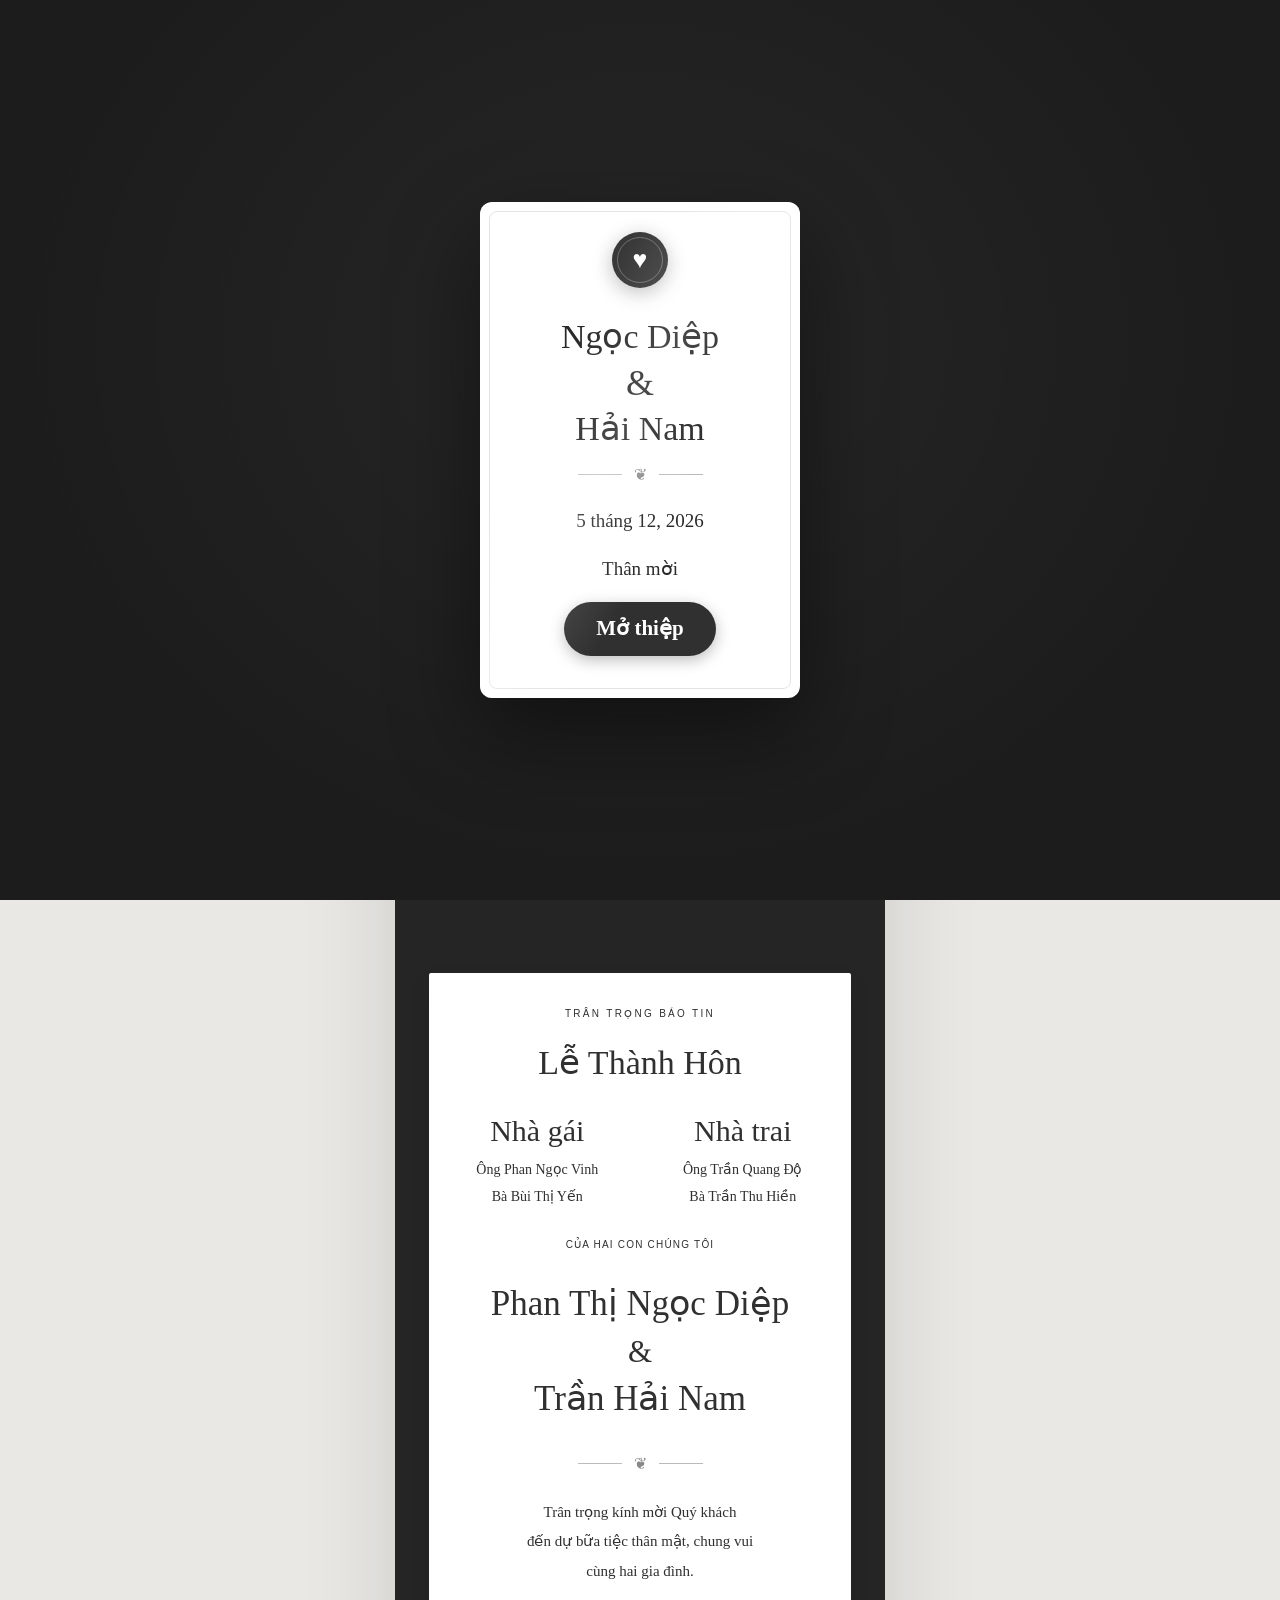
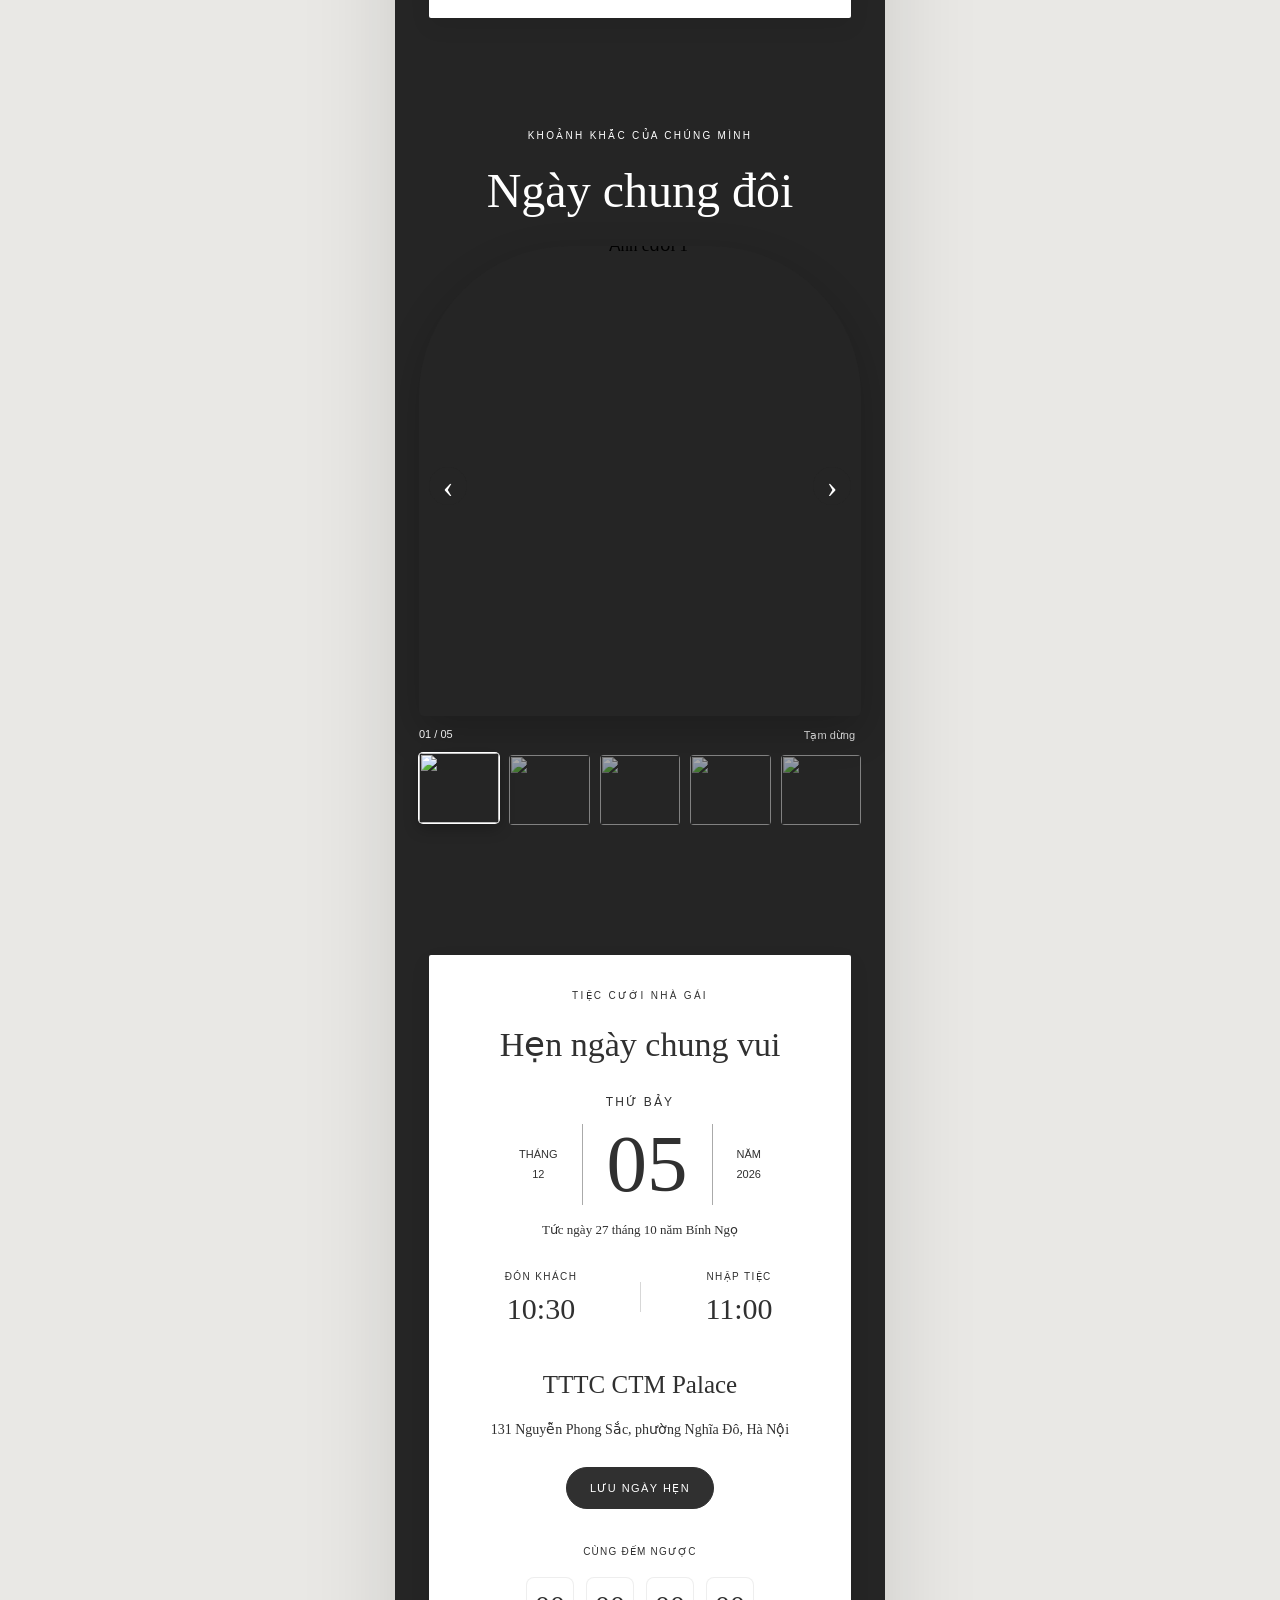
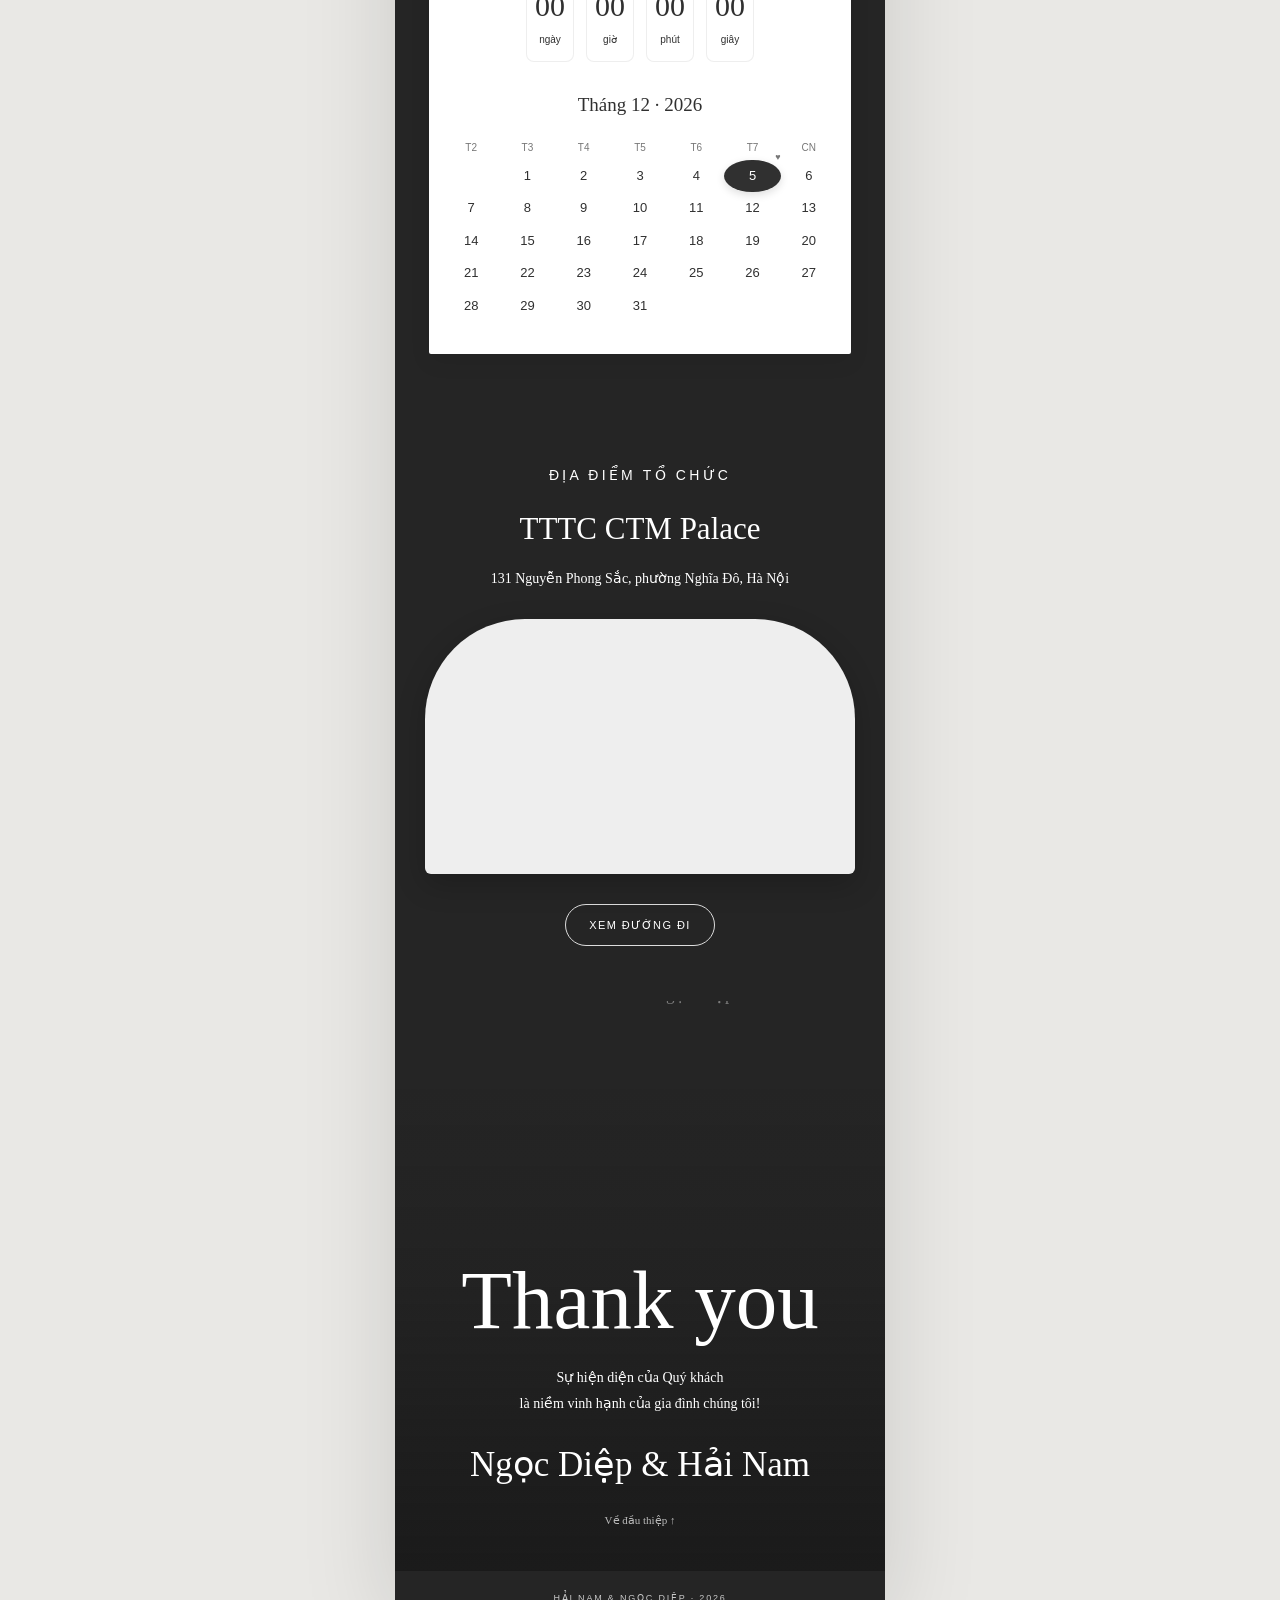
==== index.html @ 84717a73 "Dựng thiệp hai nhà với chuyển động mềm, album hòa tan và lịch tiệc" ====
<!doctype html>
<html lang="vi"><head><meta charset="utf-8"><meta name="viewport" content="width=device-width,initial-scale=1"><meta name="theme-color" content="#252525"><title>Hải Nam & Ngọc Diệp · Thiệp cưới</title><meta name="description" content="Trân trọng kính mời bạn đến chung vui cùng Hải Nam & Ngọc Diệp. Tiệc nhà gái 05.12.2026 · Tiệc nhà trai 06.12.2026 tại Hà Nội."><link rel="stylesheet" href="/style.css"><link rel="stylesheet" href="/motion.css"></head>
<body><div class="cover" id="cover"><article class="cover-card"><img class="flower top" src="/assets/flower.webp" alt=""><div class="seal">♥</div><h1>Ngọc Diệp<span>&</span>Hải Nam</h1><div class="rule">❦</div><p id="cover-date"></p><p id="guest">Thân mời</p><button id="open">Mở thiệp</button><img class="flower bottom" src="/assets/flower.webp" alt=""></article></div>
<main id="invitation" inert><nav aria-label="Chọn tiệc cưới"><a href="/nha-gai" id="bride-link">Nhà gái · 05.12</a><a href="/nha-trai" id="groom-link">Nhà trai · 06.12</a></nav><header><p class="eyebrow">SAVE THE DATE</p><div class="envelope"><img class="back" src="/assets/envelope-background.webp" alt=""><img class="portrait" src="/assets/portrait.jpg" alt="Ảnh cưới Hải Nam và Ngọc Diệp"><img class="bouquet" src="/assets/flower.webp" alt=""><img class="front" src="/assets/envelope-cover.webp" alt=""></div><h2 class="hero-name">Ngọc Diệp <span>&</span> Hải Nam</h2><p class="hero-date" id="hero-date"></p><a class="scroll" href="#loi-moi">Trân trọng kính mời ↓</a></header>
<section class="lace" id="loi-moi"><div class="paper"><p class="eyebrow">TRÂN TRỌNG BÁO TIN</p><h2>Lễ Thành Hôn</h2><div class="families"><div><h3>Nhà gái</h3><p>Ông Phan Ngọc Vinh<br>Bà Bùi Thị Yến</p></div><div><h3>Nhà trai</h3><p>Ông Trần Quang Độ<br>Bà Trần Thu Hiền</p></div></div><p class="small">CỦA HAI CON CHÚNG TÔI</p><p class="fullname">Phan Thị Ngọc Diệp<span>&</span>Trần Hải Nam</p><div class="rule">❦</div><p class="invitation-text">Trân trọng kính mời <span id="guest-inline">Quý khách</span><br>đến dự bữa tiệc thân mật, chung vui<br>cùng hai gia đình.</p></div></section>
<section class="album"><p class="eyebrow">KHOẢNH KHẮC CỦA CHÚNG MÌNH</p><h2>Ngày chung đôi</h2><div class="photo-main"><button id="photo-open" aria-label="Xem ảnh cưới lớn"><img id="photo" src="/assets/photo-1.jpg" alt="Ảnh cưới 1" loading="lazy"></button><button class="prev" aria-label="Ảnh trước">‹</button><button class="next" aria-label="Ảnh tiếp theo">›</button></div><div class="album-bottom"><span id="photo-count">01 / 05</span><button id="autoplay">Tạm dừng</button></div><div class="thumbs" id="thumbs"></div></section>
<section class="lace" id="tiec-cuoi"><div class="paper"><p class="eyebrow" id="party-label"></p><h2>Hẹn ngày chung vui</h2><p class="weekday" id="weekday"></p><div class="date-row"><span>THÁNG<br>12</span><strong id="day"></strong><span>NĂM<br>2026</span></div><p class="lunar" id="lunar"></p><div class="times"><div><span>ĐÓN KHÁCH</span><strong id="welcome-time"></strong></div><div><span>NHẬP TIỆC</span><strong id="party-time"></strong></div></div><h3 class="venue" id="venue"></h3><p id="address"></p><a class="button" id="calendar" target="_blank" rel="noopener">Lưu ngày hẹn</a><p class="small countdown-title">CÙNG ĐẾM NGƯỢC</p><div id="countdown" aria-live="off"></div><h3 class="calendar-title">Tháng 12 · 2026</h3><div class="calendar" id="month"></div></div></section>
<section class="location"><p class="eyebrow">ĐỊA ĐIỂM TỔ CHỨC</p><h2 id="map-title"></h2><p id="map-address"></p><iframe id="map" title="Bản đồ địa điểm tiệc cưới" loading="lazy" referrerpolicy="no-referrer-when-downgrade"></iframe><a class="button light" id="directions" target="_blank" rel="noopener">Xem đường đi</a></section>
<section class="closing"><img src="/assets/photo-14.jpg" alt="Hải Nam và Ngọc Diệp" loading="lazy"><div><h2>Thank you</h2><p>Sự hiện diện của Quý khách<br>là niềm vinh hạnh của gia đình chúng tôi!</p><p class="signature">Ngọc Diệp & Hải Nam</p><a href="#" id="back-top">Về đầu thiệp ↑</a></div></section><footer>HẢI NAM & NGỌC DIỆP · 2026</footer></main><dialog id="lightbox"><button class="close" aria-label="Đóng ảnh">×</button><img id="large-photo" alt="Ảnh cưới phóng lớn"><div><button class="prev" aria-label="Ảnh trước">‹</button><span id="large-count"></span><button class="next" aria-label="Ảnh tiếp theo">›</button></div></dialog><script src="/app.js" defer></script><script src="/motion.js" defer></script></body></html>
---- style.css ----
@font-face{font-family:Viaoda;src:url('/assets/viaoda.ttf')}@font-face{font-family:Nautigal;src:url('/assets/nautigal.ttf')}*{box-sizing:border-box}html{scroll-behavior:smooth}body{margin:0;background:#ececea;color:#292929;font:16px/1.6 Georgia,'Times New Roman',serif}body:has(.cover:not([hidden])){overflow:hidden}button,a{touch-action:manipulation}button{cursor:pointer;font:inherit}a{color:inherit}button:focus-visible,a:focus-visible{outline:3px solid #a18a5e;outline-offset:5px}img{max-width:100%;display:block}[hidden]{display:none!important}.cover{position:fixed;inset:0;z-index:20;display:grid;place-items:center;background:#222 url('/assets/satin-background.webp') center/cover;padding:20px}.cover-card{position:relative;overflow:hidden;background:#fdfdfd;border-radius:8px;width:min(100%,320px);padding:30px 24px 42px;text-align:center;box-shadow:0 25px 70px #0009}.seal{border-radius:50%;width:56px;height:56px;background:#333;color:white;font-size:29px;display:grid;place-items:center;margin:auto;box-shadow:0 5px 20px #0004}.cover h1{font:31px/1.25 Viaoda,serif;margin:28px 0 12px}.cover h1 span{display:block;font-size:22px}.cover p{font:19px/1.6 Viaoda,serif;margin:18px 0}.flower{position:absolute;width:76px;pointer-events:none}.flower.top{left:-24px;top:-18px}.flower.bottom{right:-22px;bottom:-24px;transform:rotate(180deg)}.cover button{border:0;border-radius:30px;padding:10px 32px;background:#303030;color:#fff;font-size:21px;font-weight:bold;box-shadow:0 4px 15px #0004}.rule{display:flex;justify-content:center;align-items:center;gap:12px;color:#888}.rule:before,.rule:after{content:'';height:1px;width:44px;background:#bbb}main{max-width:490px;margin:auto;background:#252525 url('/assets/satin-background.webp') top center/100% auto repeat-y;color:#fff;overflow:hidden;box-shadow:0 0 70px #0002}nav{display:flex;justify-content:center;gap:28px;padding:20px 12px;font:11px/1.5 Arial,sans-serif;letter-spacing:.12em;text-transform:uppercase}nav a{text-decoration:none;opacity:.58;padding-bottom:5px}nav a[aria-current]{opacity:1;border-bottom:1px solid #ddd}header{text-align:center;padding:28px 0 45px}.eyebrow{font:10px/1.8 Arial,sans-serif;letter-spacing:.23em;text-align:center;margin:0 0 18px}.envelope{height:390px;position:relative;margin:45px auto 0;width:100%}.envelope .back{position:absolute;width:80%;left:10%;top:40px}.envelope .portrait{position:absolute;width:45%;height:275px;object-fit:cover;border:7px solid white;left:40%;top:0;transform:rotate(11deg);box-shadow:0 6px 18px #0005}.envelope .bouquet{position:absolute;width:33%;height:300px;object-fit:contain;left:12%;top:8px;transform:rotate(-8deg)}.envelope .front{position:absolute;width:80%;left:10%;top:180px}.hero-name{font:42px/1.3 Viaoda,serif;margin:8px 16px}.hero-name span{display:block;font:27px/1.25 Nautigal,cursive}.hero-date{font:20px Viaoda,serif;letter-spacing:.1em;margin:20px 0}.scroll{text-decoration:none;font-size:12px;opacity:.8}.lace{margin:28px 14px 60px;padding:37px 20px;position:relative;background:url('/assets/lace2.webp') center/100% 100%}.lace:before,.lace:after{content:'';position:absolute;left:0;right:0;height:50px;background:center/100% 100% no-repeat;pointer-events:none}.lace:before{top:-18px;background-image:url('/assets/lace1.webp')}.lace:after{bottom:-18px;background-image:url('/assets/lace3.webp')}.paper{background:#fff url('/assets/guestbook-paper.webp') center/cover;padding:24px 14px;text-align:center;color:#303030}h2{font:34px/1.3 Viaoda,serif;margin:10px 0 28px}.families{display:grid;grid-template-columns:1fr 1fr;gap:12px;margin-bottom:26px}.families h3{font:23px Nautigal,cursive;margin:0 0 8px}.families p{font-size:14px;line-height:1.8;margin:0}.small{font:10px/1.7 Arial,sans-serif;letter-spacing:.12em}.fullname{font:29px/1.5 Nautigal,cursive;margin:17px 0}.fullname span{display:block;font:23px Viaoda,serif}.invitation-text{font-size:15px;margin:20px 0 0}.album{padding:0 24px 54px;text-align:center}.album h2{margin-bottom:24px}.photo-main{position:relative}.photo-main #photo-open{display:block;width:100%;border:0;background:transparent;padding:0}.photo-main img{height:470px;width:100%;object-fit:cover}.prev,.next{border:0;background:#2228;color:#fff;font:32px/1 Georgia,serif;border-radius:50%;width:38px;height:38px}.photo-main>.prev,.photo-main>.next{position:absolute;top:47%}.photo-main>.prev{left:10px}.photo-main>.next{right:10px}.album-bottom{display:flex;justify-content:space-between;padding:12px 0;font:11px Arial,sans-serif}.album-bottom button{border:0;background:none;color:#ddd;font:inherit}.thumbs{display:flex;gap:8px}.thumbs button{width:20%;padding:0;border:1px solid transparent;background:none;opacity:.6}.thumbs button[aria-pressed=true]{opacity:1;border-color:white}.thumbs img{height:70px;width:100%;object-fit:cover}.weekday{text-transform:uppercase;font:12px Arial,sans-serif;letter-spacing:.18em}.date-row{display:flex;justify-content:center;align-items:center;gap:24px;margin:15px 0}.date-row span{font:11px/1.8 Arial,sans-serif}.date-row strong{font:75px/1 Viaoda,serif;border-left:1px solid #aaa;border-right:1px solid #aaa;padding:0 24px}.lunar{font-size:13px}.times{display:grid;grid-template-columns:1fr 1fr;margin:30px 0;gap:12px}.times span{display:block;font:10px Arial,sans-serif;letter-spacing:.14em}.times strong{font:30px/1.8 Viaoda,serif}.venue{font:23px/1.5 Viaoda,serif;margin:0 0 10px}#address{font-size:14px;line-height:1.8;margin-bottom:24px}.button{display:inline-block;background:#303030;color:white;border:1px solid #303030;border-radius:4px;padding:11px 20px;text-decoration:none;text-transform:uppercase;font:11px/1.5 Arial,sans-serif;letter-spacing:.13em}.countdown-title{margin-top:34px}#countdown{display:flex;justify-content:center;gap:19px}#countdown strong{font:28px/1.3 Viaoda,serif;display:block}#countdown span{font:10px Arial,sans-serif}.calendar-title{font:19px Viaoda,serif;margin-top:32px}.calendar{display:grid;grid-template-columns:repeat(7,1fr);font:13px/2.5 Arial,sans-serif}.calendar b{font-size:10px;font-weight:400;color:#777}.calendar span.selected{background:#303030;border-radius:50%;color:white}.location{text-align:center;padding:0 30px 55px}.location h2{font-size:28px;margin-bottom:15px}.location p{font-size:14px}.location iframe{border:0;width:100%;height:255px;background:#eee;margin:15px 0 22px}.light{background:transparent;border-color:#ddd}.closing{position:relative;text-align:center}.closing>img{width:100%;height:570px;object-fit:cover;filter:brightness(.48)}.closing>div{position:absolute;inset:0;display:flex;flex-direction:column;justify-content:end;padding:35px 24px}.closing h2{font:68px Nautigal,cursive;margin:0}.closing p{font-size:14px}.closing .signature{font:30px Nautigal,cursive;margin:12px 0}.closing a{font-size:11px;margin-top:15px;text-decoration:none}footer{text-align:center;padding:22px;font:9px Arial,sans-serif;letter-spacing:.2em;opacity:.75}dialog{border:0;background:#151515;color:white;padding:10px;width:min(94vw,780px);max-height:94dvh;border-radius:6px}dialog::backdrop{background:#000b}dialog img{max-height:80dvh;width:100%;object-fit:contain}dialog>div{display:flex;justify-content:center;align-items:center;gap:25px}.close{position:absolute;top:12px;right:12px;border:0;background:#2229;color:white;border-radius:50%;width:35px;height:35px;font-size:25px}@media(max-width:390px){.envelope{height:330px}.envelope .portrait{height:230px}.envelope .front{top:155px}.envelope .bouquet{height:250px}.hero-name{font-size:36px}.families p{font-size:12px}.date-row{gap:15px}.photo-main img{height:410px}.lace{margin-left:8px;margin-right:8px;padding-left:15px;padding-right:15px}.fullname{font-size:27px}}@media(prefers-reduced-motion:reduce){html{scroll-behavior:auto}}
---- motion.css ----
/* A quiet, tactile motion language for the original lace invitation. */
:root{--ease-soft:cubic-bezier(.22,1,.36,1);--ease-open:cubic-bezier(.76,0,.24,1)}
@view-transition{navigation:auto}
body{background:#e9e8e5}main{box-shadow:0 0 90px #0002;position:relative}
.cover{perspective:1500px;transition:opacity 1.1s ease,visibility 1.1s;background-color:#1c1c1c}
.cover:before{content:'';position:absolute;inset:0;background:radial-gradient(ellipse at 50% 38%,#ffffff0c,transparent 70%);pointer-events:none}
.cover-card{overflow:visible;border-radius:12px;background:#fff url('/assets/guestbook-paper.webp') center/cover;transform-style:preserve-3d;animation:card-arrive 1.6s var(--ease-soft) both;box-shadow:0 35px 90px #0007,0 1px 0 #fff9 inset;isolation:isolate}
.cover-card:before{content:'';position:absolute;inset:9px;border:1px solid #aaa5;border-radius:8px;pointer-events:none;z-index:-1}
.cover-card:after{content:'';position:absolute;inset:0;background:linear-gradient(120deg,transparent 28%,#ffffff8c 45%,transparent 62%);border-radius:inherit;pointer-events:none;animation:paper-light 7s ease-in-out infinite;mix-blend-mode:soft-light}
.cover .seal{animation:seal-breathe 4s ease-in-out infinite;transition:transform .5s var(--ease-soft);font-size:25px;background:#383838;position:relative}
.cover .seal:after{content:'';position:absolute;inset:5px;border:1px solid #ffffff45;border-radius:50%}
.cover h1{font-size:34px;line-height:1.25}.cover h1 span{font-family:Nautigal;font-size:36px;margin:2px 0}
.cover .flower{width:88px;filter:drop-shadow(0 5px 7px #0001)}.cover .flower.top{animation:flower-left 7s ease-in-out infinite}.cover .flower.bottom{animation:flower-right 8s ease-in-out infinite}
.cover button{position:relative;transition:transform .5s var(--ease-soft),box-shadow .5s,background .5s;font-family:Viaoda,serif;overflow:hidden}
.cover button:hover{transform:translateY(-3px);box-shadow:0 9px 23px #0004;background:#191919}
.cover button:active{transform:translateY(1px) scale(.97)}
.cover.is-opening{pointer-events:none;opacity:0;visibility:hidden;transition-delay:.55s}
.cover.is-opening .cover-card{animation:unfold-card 1.5s var(--ease-open) both}
.cover.is-opening .seal{animation:seal-release .8s var(--ease-soft) both}
.cover.is-opening .flower{animation:none;transition:transform 1.3s var(--ease-soft);transform:translateY(35px) rotate(10deg)}
body.opened header .eyebrow{animation:fade-rise 1.8s .2s var(--ease-soft) both}
body.opened .envelope .back{animation:envelope-rise 2.4s .1s var(--ease-soft) both}
body.opened .envelope .portrait{animation:portrait-unveil 2.5s .4s var(--ease-soft) both}
body.opened .envelope .front{animation:envelope-front 2.2s .3s var(--ease-soft) both;transform-origin:50% 100%}
body.opened .envelope .bouquet{animation:bouquet-unveil 2.6s .6s var(--ease-soft) both}
body.opened .hero-name{animation:fade-rise 2s .9s var(--ease-soft) both}
body.opened .hero-date{animation:fade-rise 2s 1.15s var(--ease-soft) both}
body.opened .scroll{animation:fade-rise 2s 1.35s var(--ease-soft) both}
header{padding-bottom:58px}.envelope{perspective:1000px}.hero-name{font-size:47px;line-height:1.22;letter-spacing:-.015em}.hero-name span{font:39px/1 Nautigal,cursive;margin:6px 0}.hero-date{font-size:17px;letter-spacing:.18em;opacity:.9}
.scroll{display:inline-block;letter-spacing:.05em}.scroll:after{content:'';display:block;width:1px;height:30px;background:linear-gradient(#fff8,transparent);margin:15px auto 0;animation:scroll-hint 2.8s ease-in-out infinite}
nav{position:relative;z-index:3;padding-top:24px}nav a{transition:opacity .4s,border-color .4s}
.lace{margin-bottom:72px}.paper{box-shadow:0 8px 22px #0001;border-radius:2px;padding-top:32px;padding-bottom:32px}.lace:before,.lace:after{z-index:1;filter:drop-shadow(0 2px 2px #0001)}
.families{column-gap:17px}.families h3{font-size:30px}.families p{line-height:1.95}.fullname{font-size:35px;line-height:1.55;margin:24px 0}.fullname span{font:31px/1 Nautigal,cursive;margin:5px 0}.invitation-text{line-height:1.95;margin-top:22px}
.motion-ready .reveal{opacity:0;transform:translate3d(0,32px,0);transition:opacity 1.35s var(--ease-soft),transform 1.65s var(--ease-soft);transition-delay:var(--reveal-delay,0ms)}
.motion-ready .reveal.is-visible{opacity:1;transform:translate3d(0,0,0)}
.motion-ready .reveal.is-visible .rule:before,.motion-ready .reveal.is-visible .rule:after{animation:line-grow 1.6s .2s var(--ease-soft) both}
.album{padding-bottom:65px}.album h2{font:48px Nautigal,cursive;margin-bottom:28px}.photo-main{overflow:hidden;border-radius:150px 150px 5px 5px;box-shadow:0 15px 40px #0003;isolation:isolate;background:#252525;aspect-ratio:442/470}
.photo-main #photo-open{height:100%;overflow:hidden}.photo-main img{height:100%;position:relative;z-index:1;transform:scale(1);transition:transform 8s linear;will-change:auto}.photo-main img.drifting{transform:scale(1.06)}
.photo-main .photo-outgoing{position:absolute;inset:0;z-index:2;pointer-events:none;width:100%;height:100%;object-fit:cover;opacity:1;transition:opacity .95s ease,transform 1.5s ease;transform:scale(1.035)}
.photo-main .photo-outgoing.fading{opacity:0;transform:scale(1.065)}
.photo-main>.prev,.photo-main>.next{z-index:4;backdrop-filter:blur(8px);background:#2929294d;transition:background .3s,transform .4s}.prev:hover,.next:hover{background:#292929b3;transform:scale(1.08)}
.thumbs{gap:10px}.thumbs button{border-radius:4px;overflow:hidden;transition:opacity .6s,transform .6s,box-shadow .6s;border:0}.thumbs button:hover{opacity:.9;transform:translateY(-3px)}.thumbs button[aria-pressed=true]{box-shadow:0 0 0 1px #fff,0 5px 15px #0004;transform:translateY(-2px)}.thumbs img{transition:transform .7s var(--ease-soft)}.thumbs button:hover img{transform:scale(1.06)}
.date-row strong{font-size:81px}.times{padding:0 5px;position:relative}.times:after{content:'';width:1px;height:30px;background:#aaa7;position:absolute;top:17%;left:50%}.venue{font-size:25px;line-height:1.5}.button{border-radius:30px;padding:12px 23px;transition:transform .5s var(--ease-soft),box-shadow .5s,background .5s}.button:hover{transform:translateY(-3px);box-shadow:0 7px 18px #0002}.button:active{transform:scale(.97)}.light:hover{background:#ffffff15;box-shadow:0 7px 20px #0003}
#countdown{gap:12px;margin:17px 0}#countdown>div{min-width:48px;padding:8px 5px 10px;border:1px solid #aaa3;border-radius:8px;background:#ffffff70}#countdown strong{font-size:30px;font-variant-numeric:tabular-nums}.tick{animation:number-tick .5s var(--ease-soft)}
.calendar span{position:relative}.calendar .selected{box-shadow:0 3px 8px #0002}.calendar .selected:after{content:'♥';position:absolute;right:0;top:-7px;font-size:9px;color:#777;line-height:1}
.location h2{font-size:31px;line-height:1.5}.location iframe{border-radius:100px 100px 6px 6px;filter:grayscale(1);transition:filter .6s;box-shadow:0 10px 30px #0003}.location iframe:hover{filter:grayscale(.3)}
.closing{overflow:hidden}.closing>img{transition:transform 12s linear}.closing.is-visible>img{transform:scale(1.07)}.closing:after{content:'';position:absolute;inset:0;pointer-events:none;background:linear-gradient(transparent 15%,#14141422 50%,#14141499)}.closing>div{z-index:1;padding-bottom:42px}.closing h2{font-size:83px;line-height:1.2}.closing p{line-height:1.9}.closing .signature{font-size:35px}.closing a{opacity:.7;transition:opacity .4s}.closing a:hover{opacity:1}
.floating-blooms{position:absolute;inset:0;overflow:hidden;pointer-events:none;z-index:2}.floating-blooms i{position:absolute;top:-25px;left:var(--x);width:var(--size);height:calc(var(--size)*.6);border-radius:75% 10% 70% 20%;background:linear-gradient(120deg,#f8f4e59c,#f8f4e510);opacity:0;animation:petal-fall var(--duration) var(--delay) linear infinite;will-change:auto}
.reading-progress{position:fixed;top:0;left:50%;width:min(490px,100vw);height:2px;transform:translateX(-50%);z-index:30;pointer-events:none;background:transparent}.reading-progress span{display:block;width:100%;height:100%;transform-origin:left;transform:scaleX(0);background:#e6ded0b3;transition:transform .12s linear}
dialog{opacity:0;transform:translateY(18px) scale(.96);transition:opacity .4s,transform .5s var(--ease-soft),overlay .5s allow-discrete,display .5s allow-discrete;border-radius:10px}dialog[open]{opacity:1;transform:translateY(0) scale(1)}@starting-style{dialog[open]{opacity:0;transform:translateY(18px) scale(.96)}}dialog::backdrop{backdrop-filter:blur(7px)}
@keyframes card-arrive{from{opacity:0;transform:translateY(32px) rotateX(9deg) scale(.96)}to{opacity:1;transform:translateY(0) rotateX(0) scale(1)}}
@keyframes seal-breathe{0%,100%{box-shadow:0 5px 20px #0004;transform:scale(1)}50%{box-shadow:0 7px 27px #0003;transform:scale(1.045)}}
@keyframes paper-light{0%,65%,100%{opacity:0;transform:translateX(-35%)}25%,40%{opacity:.5}60%{transform:translateX(35%)}}
@keyframes flower-left{0%,100%{transform:rotate(-2deg)}50%{transform:translateY(-4px) rotate(3deg)}}
@keyframes flower-right{0%,100%{transform:rotate(178deg)}50%{transform:translateY(4px) rotate(183deg)}}
@keyframes unfold-card{0%{transform:translateY(0) rotateX(0);opacity:1}35%{transform:translateY(-12px) rotateX(8deg) scale(1.025);opacity:1}100%{transform:translateY(-100px) rotateX(24deg) scale(1.12);opacity:0}}
@keyframes seal-release{to{transform:translateY(-14px) scale(1.12);opacity:0}}
@keyframes fade-rise{from{opacity:0;transform:translateY(22px)}to{opacity:1;transform:translateY(0)}}
@keyframes envelope-rise{from{opacity:0;transform:translateY(28px) scale(.96)}to{opacity:1;transform:translateY(0) scale(1)}}
@keyframes portrait-unveil{from{opacity:0;transform:translateY(100px) rotate(2deg) scale(.93)}to{opacity:1;transform:translateY(0) rotate(11deg) scale(1)}}
@keyframes envelope-front{from{opacity:0;transform:translateY(45px) rotateX(17deg)}to{opacity:1;transform:translateY(0) rotateX(0)}}
@keyframes bouquet-unveil{from{opacity:0;transform:translateY(35px) rotate(-16deg)}to{opacity:1;transform:translateY(0) rotate(-8deg)}}
@keyframes scroll-hint{0%,100%{opacity:.35;transform:scaleY(.7);transform-origin:top}50%{opacity:1;transform:scaleY(1);transform-origin:top}}
@keyframes line-grow{from{transform:scaleX(0);opacity:0}to{transform:scaleX(1);opacity:1}}
@keyframes number-tick{from{opacity:.4;transform:translateY(-5px)}to{opacity:1;transform:translateY(0)}}
@keyframes petal-fall{0%{opacity:0;transform:translate3d(0,-25px,0) rotate(0)}7%{opacity:.38}90%{opacity:.22}100%{opacity:0;transform:translate3d(70px,900px,0) rotate(340deg)}}
@media(max-width:390px){.hero-name{font-size:40px}.fullname{font-size:32px}.families h3{font-size:28px}.date-row strong{font-size:72px}.photo-main img{height:100%}.paper{padding-left:12px;padding-right:12px}.cover-card{padding-top:25px;padding-bottom:32px}}
@media(prefers-reduced-motion:reduce){*,*:before,*:after{animation:none!important;transition:none!important;scroll-behavior:auto!important}.motion-ready .reveal{opacity:1;transform:none}.floating-blooms{display:none}.cover.is-opening{visibility:hidden;opacity:0}.photo-main img.drifting,.closing.is-visible>img{transform:none}}
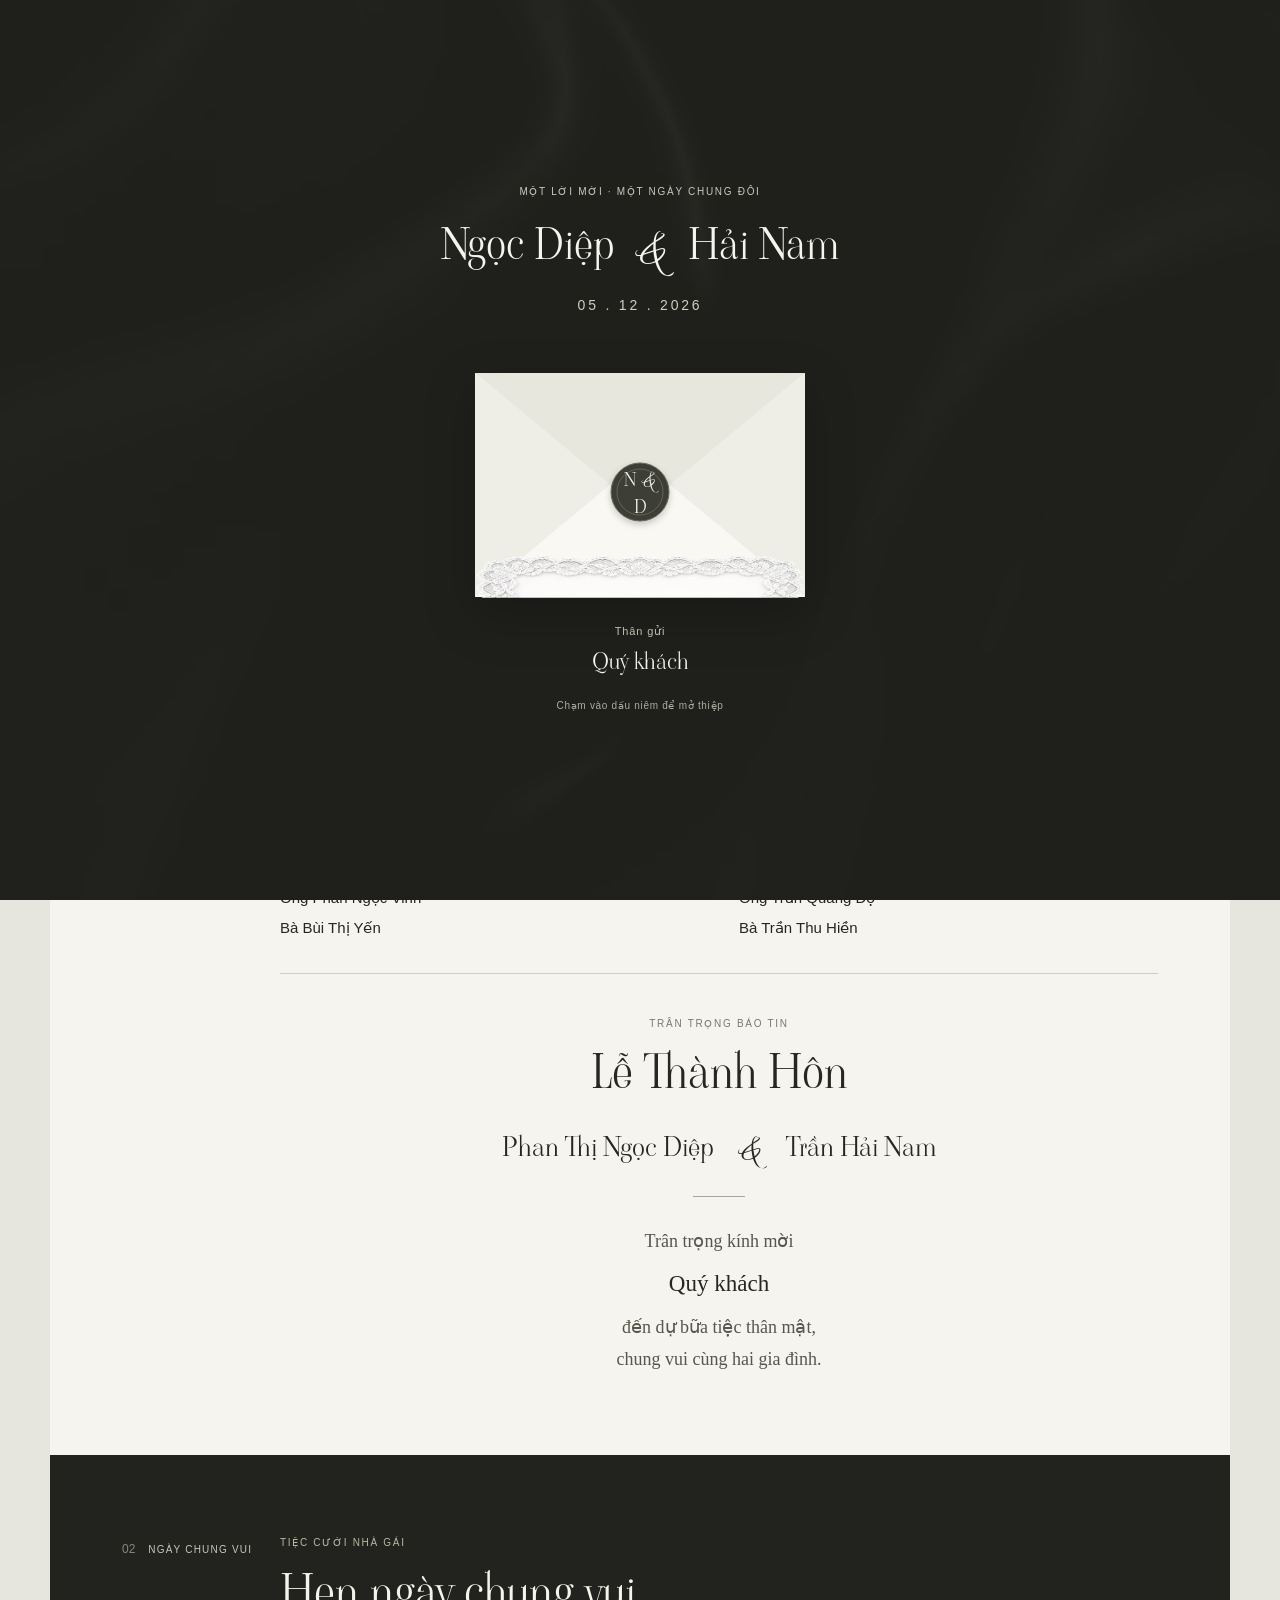
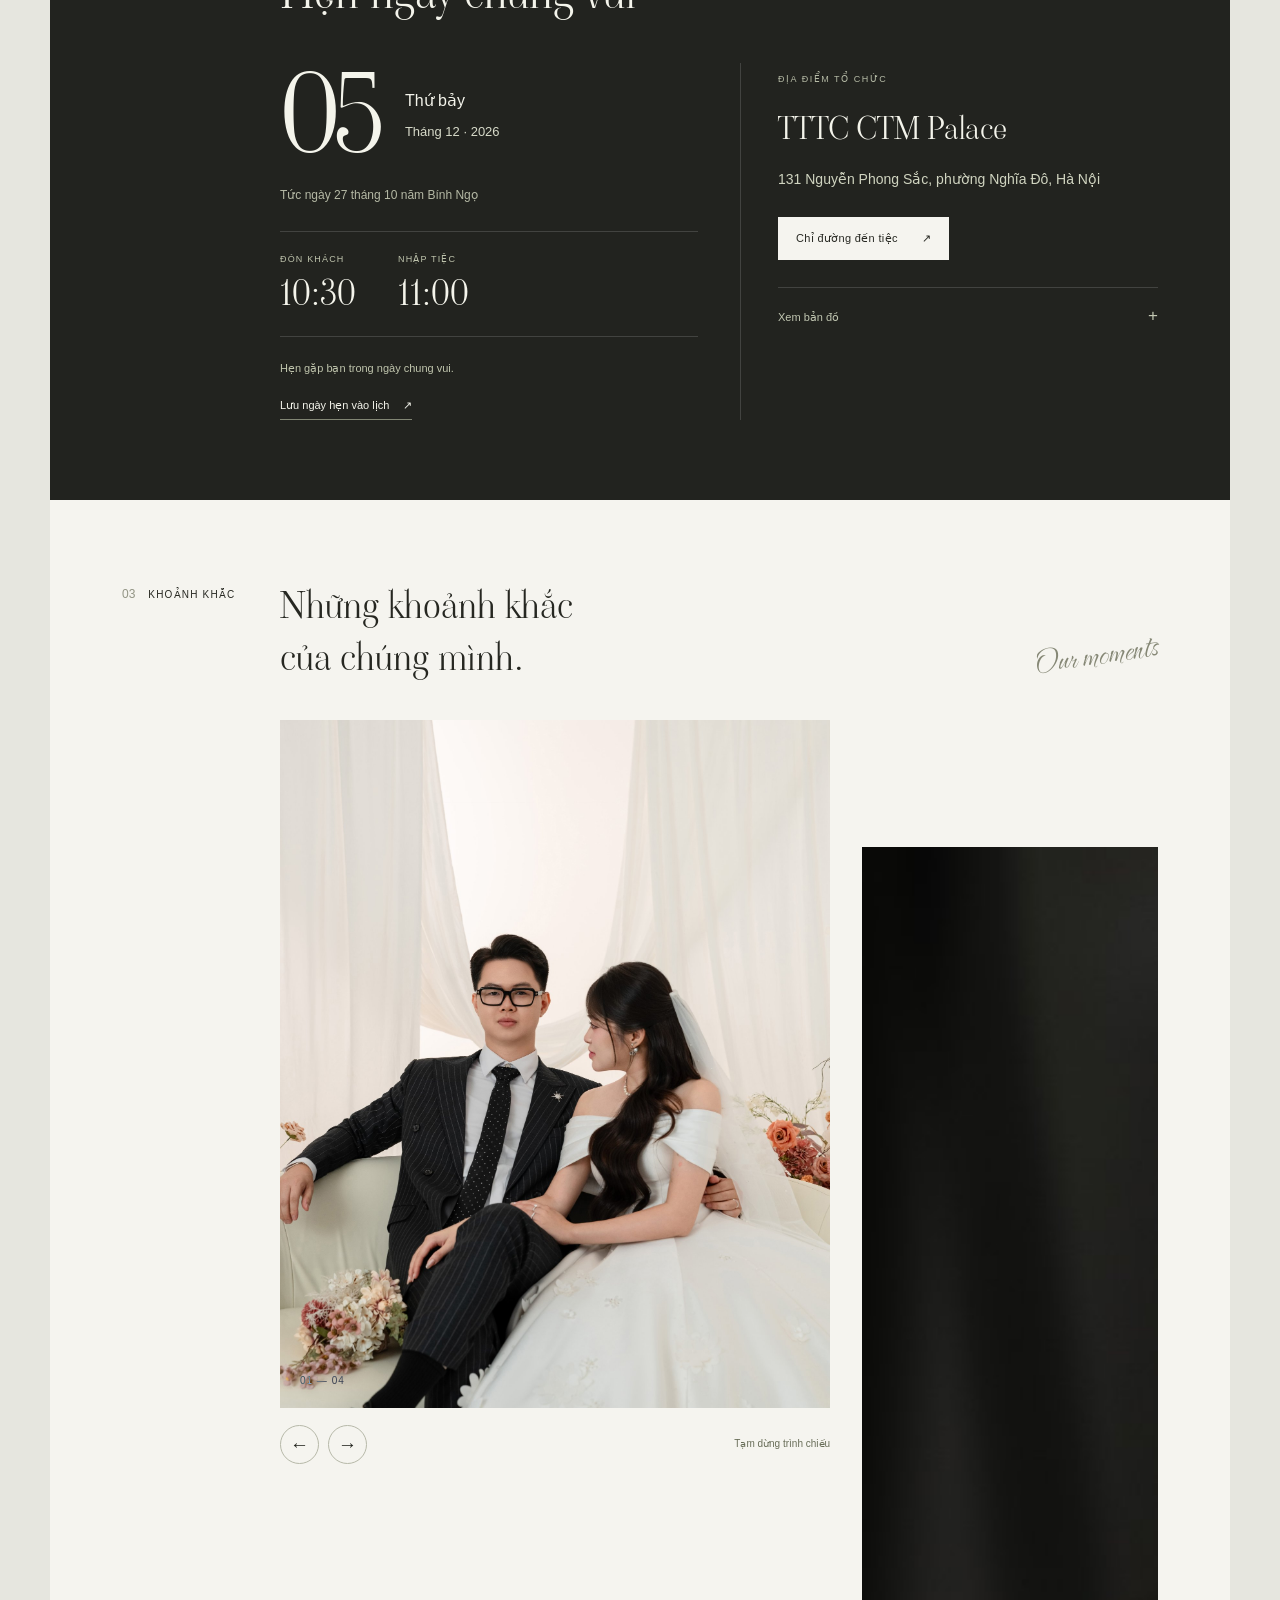
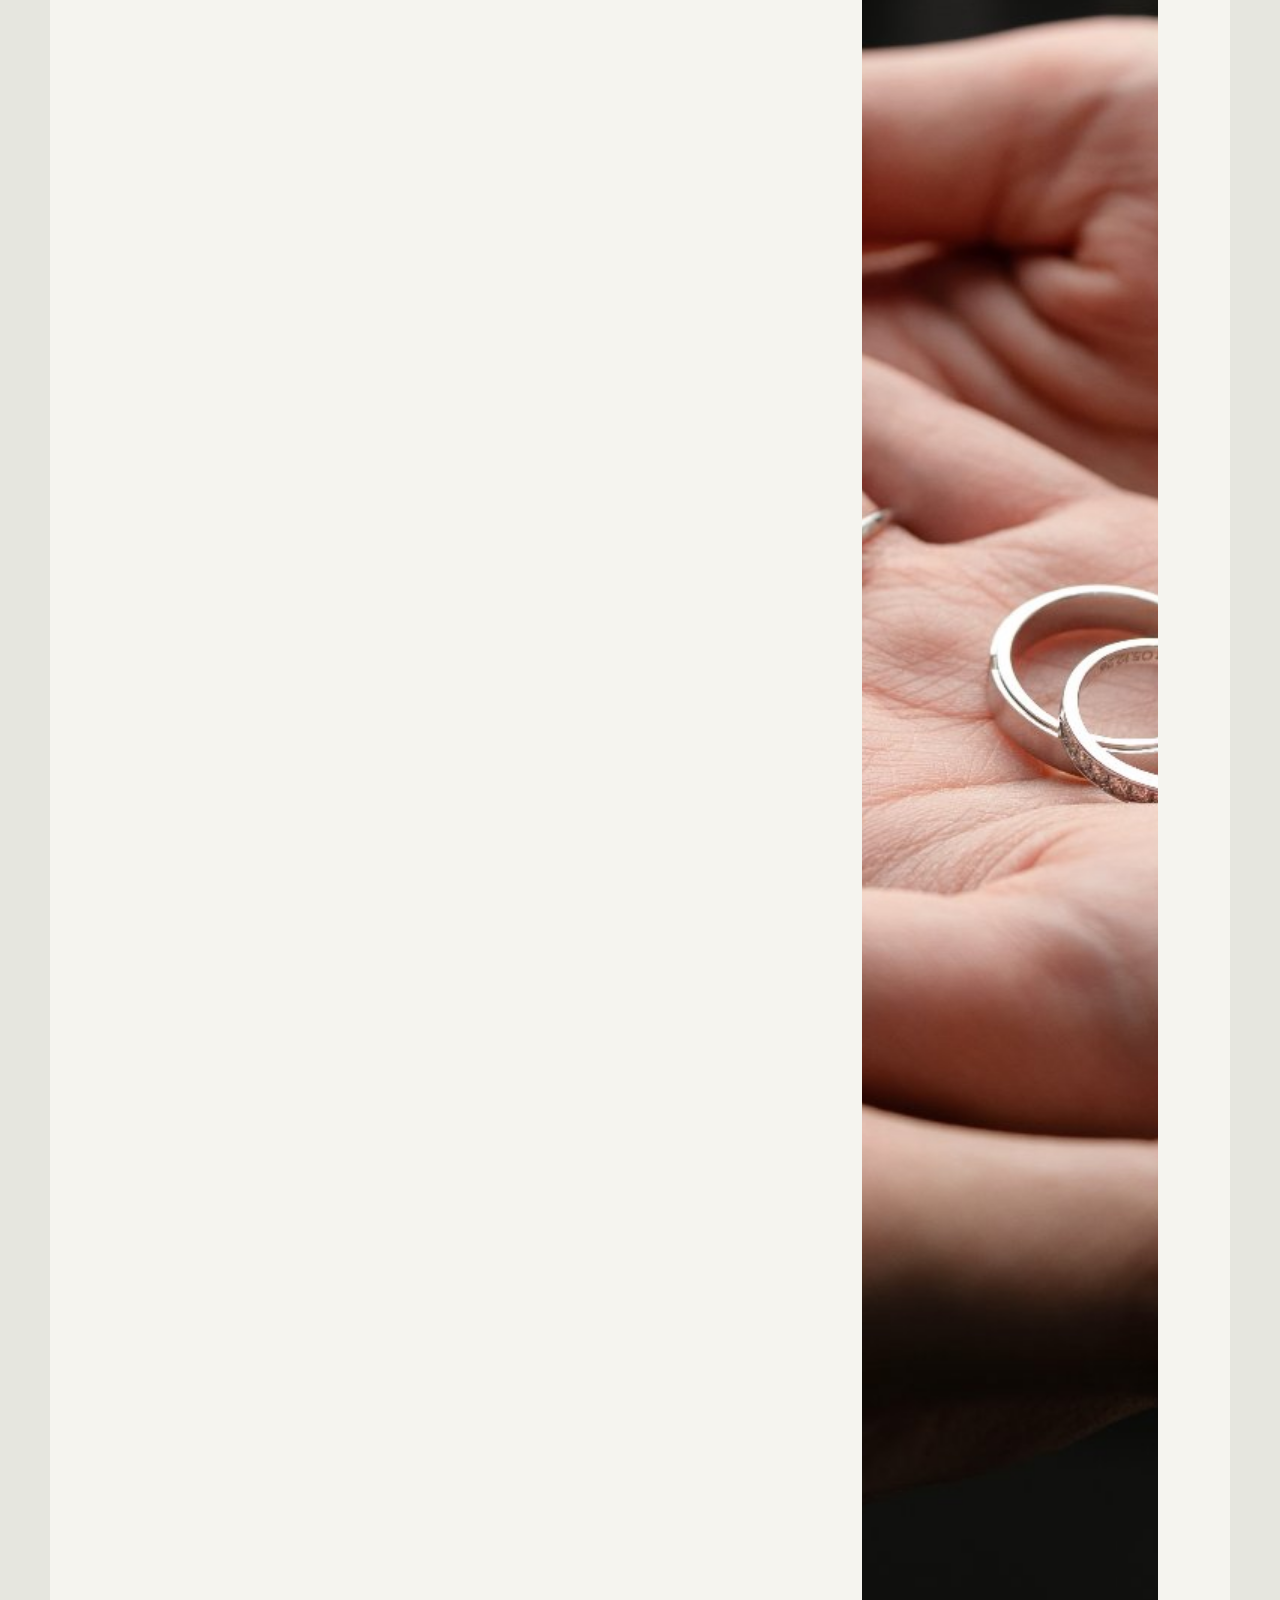
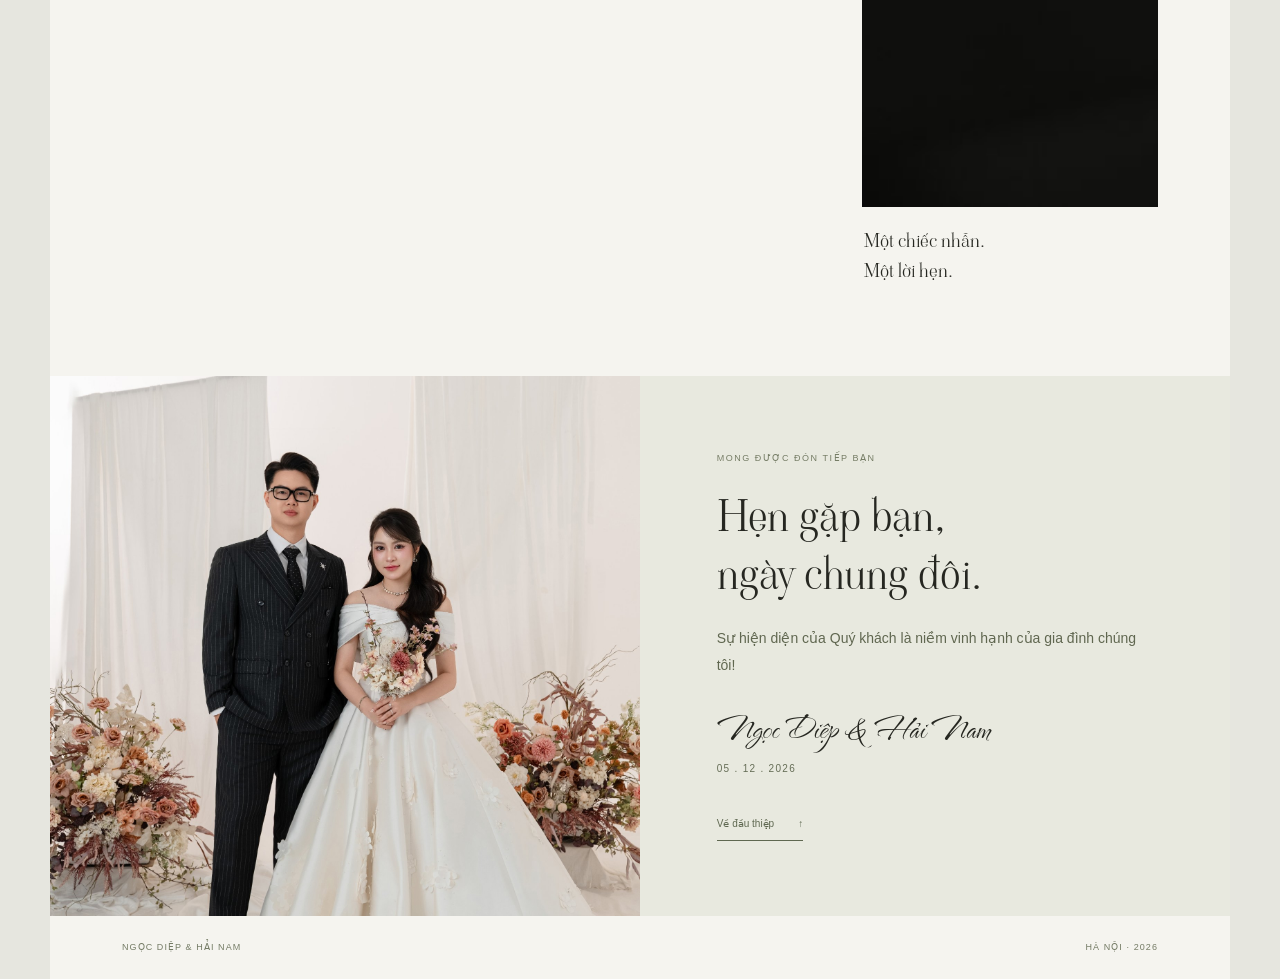
==== commit 79d7c692: "Thiết kế lại thiệp: ảnh chung làm chủ đạo, phong bì mở thật và bố cục gọn, nhẹ" ====
--- a/index.html
+++ b/index.html
@@ -1,9 +1,25 @@
 <!doctype html>
-<html lang="vi"><head><meta charset="utf-8"><meta name="viewport" content="width=device-width,initial-scale=1"><meta name="theme-color" content="#252525"><title>Hải Nam & Ngọc Diệp · Thiệp cưới</title><meta name="description" content="Trân trọng kính mời bạn đến chung vui cùng Hải Nam & Ngọc Diệp. Tiệc nhà gái 05.12.2026 · Tiệc nhà trai 06.12.2026 tại Hà Nội."><link rel="stylesheet" href="/style.css"><link rel="stylesheet" href="/motion.css"></head>
-<body><div class="cover" id="cover"><article class="cover-card"><img class="flower top" src="/assets/flower.webp" alt=""><div class="seal">♥</div><h1>Ngọc Diệp<span>&</span>Hải Nam</h1><div class="rule">❦</div><p id="cover-date"></p><p id="guest">Thân mời</p><button id="open">Mở thiệp</button><img class="flower bottom" src="/assets/flower.webp" alt=""></article></div>
-<main id="invitation" inert><nav aria-label="Chọn tiệc cưới"><a href="/nha-gai" id="bride-link">Nhà gái · 05.12</a><a href="/nha-trai" id="groom-link">Nhà trai · 06.12</a></nav><header><p class="eyebrow">SAVE THE DATE</p><div class="envelope"><img class="back" src="/assets/envelope-background.webp" alt=""><img class="portrait" src="/assets/portrait.jpg" alt="Ảnh cưới Hải Nam và Ngọc Diệp"><img class="bouquet" src="/assets/flower.webp" alt=""><img class="front" src="/assets/envelope-cover.webp" alt=""></div><h2 class="hero-name">Ngọc Diệp <span>&</span> Hải Nam</h2><p class="hero-date" id="hero-date"></p><a class="scroll" href="#loi-moi">Trân trọng kính mời ↓</a></header>
-<section class="lace" id="loi-moi"><div class="paper"><p class="eyebrow">TRÂN TRỌNG BÁO TIN</p><h2>Lễ Thành Hôn</h2><div class="families"><div><h3>Nhà gái</h3><p>Ông Phan Ngọc Vinh<br>Bà Bùi Thị Yến</p></div><div><h3>Nhà trai</h3><p>Ông Trần Quang Độ<br>Bà Trần Thu Hiền</p></div></div><p class="small">CỦA HAI CON CHÚNG TÔI</p><p class="fullname">Phan Thị Ngọc Diệp<span>&</span>Trần Hải Nam</p><div class="rule">❦</div><p class="invitation-text">Trân trọng kính mời <span id="guest-inline">Quý khách</span><br>đến dự bữa tiệc thân mật, chung vui<br>cùng hai gia đình.</p></div></section>
-<section class="album"><p class="eyebrow">KHOẢNH KHẮC CỦA CHÚNG MÌNH</p><h2>Ngày chung đôi</h2><div class="photo-main"><button id="photo-open" aria-label="Xem ảnh cưới lớn"><img id="photo" src="/assets/photo-1.jpg" alt="Ảnh cưới 1" loading="lazy"></button><button class="prev" aria-label="Ảnh trước">‹</button><button class="next" aria-label="Ảnh tiếp theo">›</button></div><div class="album-bottom"><span id="photo-count">01 / 05</span><button id="autoplay">Tạm dừng</button></div><div class="thumbs" id="thumbs"></div></section>
-<section class="lace" id="tiec-cuoi"><div class="paper"><p class="eyebrow" id="party-label"></p><h2>Hẹn ngày chung vui</h2><p class="weekday" id="weekday"></p><div class="date-row"><span>THÁNG<br>12</span><strong id="day"></strong><span>NĂM<br>2026</span></div><p class="lunar" id="lunar"></p><div class="times"><div><span>ĐÓN KHÁCH</span><strong id="welcome-time"></strong></div><div><span>NHẬP TIỆC</span><strong id="party-time"></strong></div></div><h3 class="venue" id="venue"></h3><p id="address"></p><a class="button" id="calendar" target="_blank" rel="noopener">Lưu ngày hẹn</a><p class="small countdown-title">CÙNG ĐẾM NGƯỢC</p><div id="countdown" aria-live="off"></div><h3 class="calendar-title">Tháng 12 · 2026</h3><div class="calendar" id="month"></div></div></section>
-<section class="location"><p class="eyebrow">ĐỊA ĐIỂM TỔ CHỨC</p><h2 id="map-title"></h2><p id="map-address"></p><iframe id="map" title="Bản đồ địa điểm tiệc cưới" loading="lazy" referrerpolicy="no-referrer-when-downgrade"></iframe><a class="button light" id="directions" target="_blank" rel="noopener">Xem đường đi</a></section>
-<section class="closing"><img src="/assets/photo-14.jpg" alt="Hải Nam và Ngọc Diệp" loading="lazy"><div><h2>Thank you</h2><p>Sự hiện diện của Quý khách<br>là niềm vinh hạnh của gia đình chúng tôi!</p><p class="signature">Ngọc Diệp & Hải Nam</p><a href="#" id="back-top">Về đầu thiệp ↑</a></div></section><footer>HẢI NAM & NGỌC DIỆP · 2026</footer></main><dialog id="lightbox"><button class="close" aria-label="Đóng ảnh">×</button><img id="large-photo" alt="Ảnh cưới phóng lớn"><div><button class="prev" aria-label="Ảnh trước">‹</button><span id="large-count"></span><button class="next" aria-label="Ảnh tiếp theo">›</button></div></dialog><script src="/app.js" defer></script><script src="/motion.js" defer></script></body></html>
+<html lang="vi" data-design="atelier-2">
+<head><meta charset="utf-8"><meta name="viewport" content="width=device-width,initial-scale=1"><meta name="theme-color" content="#22231f"><title>Ngọc Diệp & Hải Nam · Thiệp cưới</title><meta name="description" content="Trân trọng kính mời bạn chung vui cùng Ngọc Diệp & Hải Nam. Nhà gái 05.12.2026 · Nhà trai 06.12.2026 · Hà Nội."><meta property="og:title" content="Ngọc Diệp & Hải Nam · Lời mời chung đôi"><meta property="og:description" content="05–06.12.2026 · Hà Nội · Trân trọng kính mời"><meta property="og:image" content="https://hainamngocdiepwedding.pages.dev/assets/portrait.jpg"><link rel="preload" href="/assets/viaoda.ttf" as="font" type="font/ttf" crossorigin><link rel="stylesheet" href="/atelier.css?v=2"><script src="/invitation.js?v=2" defer></script></head>
+<body class="is-covered">
+<div class="cover" id="cover" role="dialog" aria-modal="true" aria-labelledby="cover-title">
+  <div class="cover-heading"><p class="eyebrow">MỘT LỜI MỜI · MỘT NGÀY CHUNG ĐÔI</p><h1 id="cover-title">Ngọc Diệp <i>&</i> Hải Nam</h1><p class="cover-date" data-date>05 . 12 . 2026</p></div>
+  <div class="envelope-stage"><div class="envelope" aria-hidden="true">
+    <div class="envelope-back"></div><div class="letter"><span class="letter-eyebrow">SAVE THE DATE</span><img src="/assets/portrait.jpg" alt=""><span class="letter-signature">Ngọc Diệp & Hải Nam</span></div>
+    <div class="envelope-pocket"></div><div class="envelope-fold"></div><div class="envelope-flap"></div><img class="envelope-lace" src="/assets/lace1.webp" alt="">
+  </div><button class="wax-seal" id="open" aria-label="Mở thiệp"><span>N <i>&</i> D</span><span class="seal-ring"></span></button></div>
+  <div class="cover-recipient"><p>Thân gửi</p><p id="cover-guest">Quý khách</p><span class="open-hint">Chạm vào dấu niêm để mở thiệp</span></div>
+</div>
+<main id="invitation">
+  <nav class="site-nav" aria-label="Chọn tiệc cưới"><a class="nav-monogram" href="#top" aria-label="Về đầu thiệp">N <i>&</i> D</a><div><a href="/nha-gai/" id="bride-link">Nhà gái <span>05.12</span></a><a href="/nha-trai/" id="groom-link">Nhà trai <span>06.12</span></a></div></nav>
+  <header class="hero" id="top"><div class="hero-copy"><p class="eyebrow">LỜI MỜI CHUNG ĐÔI</p><h1 id="hero-title" tabindex="-1"><span>Ngọc Diệp</span><i>&</i><span>Hải Nam</span></h1><div class="hero-meta"><span data-date>05 . 12 . 2026</span><span>HÀ NỘI</span></div><a href="#loi-moi" class="text-link hero-link">Cùng mở một ngày thật đẹp <span aria-hidden="true">↓</span></a></div><div class="hero-photo"><img src="/assets/portrait.jpg" alt="Ảnh cưới Ngọc Diệp và Hải Nam" fetchpriority="high" width="1518" height="2560"><span class="photo-note">THE WEDDING OF N & D</span></div></header>
+  <section class="invitation-section section-space" id="loi-moi" aria-labelledby="invitation-title"><div class="section-marker reveal"><span>01</span><span>LỜI MỜI</span></div><div class="invitation-content"><div class="families reveal"><div><span class="eyebrow">NHÀ GÁI</span><p>Ông Phan Ngọc Vinh<br>Bà Bùi Thị Yến</p></div><div><span class="eyebrow">NHÀ TRAI</span><p>Ông Trần Quang Độ<br>Bà Trần Thu Hiền</p></div></div><div class="invitation-letter reveal"><p class="eyebrow">TRÂN TRỌNG BÁO TIN</p><h2 id="invitation-title">Lễ Thành Hôn</h2><p class="full-names">Phan Thị Ngọc Diệp <i>&</i> Trần Hải Nam</p><div class="fine-rule" aria-hidden="true"></div><p class="invitation-body">Trân trọng kính mời<br><span id="guest-name">Quý khách</span><br>đến dự bữa tiệc thân mật,<br>chung vui cùng hai gia đình.</p></div></div></section>
+  <section class="event-section section-space" id="tiec-cuoi" aria-labelledby="event-title"><div class="section-marker reveal"><span>02</span><span>NGÀY CHUNG VUI</span></div><div class="event-content"><div class="event-heading reveal"><p class="eyebrow" id="party-label">TIỆC CƯỚI NHÀ GÁI</p><h2 id="event-title">Hẹn ngày chung vui</h2></div><div class="event-grid"><div class="event-schedule reveal"><div class="event-date"><strong id="day">05</strong><div><span id="weekday">Thứ bảy</span><span>Tháng 12 · 2026</span></div></div><p class="lunar" id="lunar">Tức ngày 27 tháng 10 năm Bính Ngọ</p><div class="times"><div><span>ĐÓN KHÁCH</span><strong id="welcome-time">10:30</strong></div><div><span>NHẬP TIỆC</span><strong id="party-time">11:00</strong></div></div><p class="countdown" id="countdown"></p><a class="calendar-link" id="calendar" target="_blank" rel="noopener">Lưu ngày hẹn vào lịch <span aria-hidden="true">↗</span></a></div><div class="event-venue reveal"><span class="eyebrow">ĐỊA ĐIỂM TỔ CHỨC</span><h3 id="venue">TTTC CTM Palace</h3><p id="address">131 Nguyễn Phong Sắc, phường Nghĩa Đô, Hà Nội</p><a class="button button-light" id="directions" target="_blank" rel="noopener">Chỉ đường đến tiệc <span aria-hidden="true">↗</span></a><details class="map-details" id="map-details"><summary>Xem bản đồ <span aria-hidden="true">+</span></summary><iframe id="map" title="Bản đồ địa điểm tiệc cưới" loading="lazy" referrerpolicy="no-referrer-when-downgrade"></iframe></details></div></div></div></section>
+  <section class="moments-section section-space" id="album" aria-labelledby="album-title"><div class="section-marker reveal"><span>03</span><span>KHOẢNH KHẮC</span></div><div class="moments-content"><div class="album-heading reveal"><h2 id="album-title">Những khoảnh khắc<br>của chúng mình.</h2><span class="script-note">Our moments</span></div><div class="gallery-layout"><div class="gallery-primary reveal"><div class="photo-frame" id="photo-frame"><button id="photo-open" aria-label="Xem ảnh cưới lớn"><img id="photo" src="/assets/photo-3.jpg" alt="Ngọc Diệp và Hải Nam bên nhau" loading="lazy" width="1706" height="2560"></button><span class="image-index" id="image-index" aria-hidden="true">01 — 04</span></div><div class="gallery-controls"><div><button id="previous" class="arrow" aria-label="Ảnh trước">←</button><button id="next" class="arrow" aria-label="Ảnh tiếp theo">→</button></div><button id="autoplay" class="playback" aria-pressed="false">Tạm dừng trình chiếu</button></div><p class="sr-only" id="photo-status" role="status"></p></div><figure class="gallery-detail reveal"><img src="/assets/photo-2.jpg" alt="Cận cảnh đôi tay và nhẫn cưới" loading="lazy" width="1706" height="2560"><figcaption><span>Một chiếc nhẫn.</span><span>Một lời hẹn.</span></figcaption></figure></div></div></section>
+  <section class="closing-section" aria-labelledby="closing-title"><div class="closing-photo reveal"><img src="/assets/photo-1.jpg" alt="Ảnh chung của Ngọc Diệp và Hải Nam" loading="lazy" width="1706" height="2560"></div><div class="closing-copy reveal"><p class="eyebrow">MONG ĐƯỢC ĐÓN TIẾP BẠN</p><h2 id="closing-title">Hẹn gặp bạn,<br>ngày chung đôi.</h2><p>Sự hiện diện của Quý khách là niềm vinh hạnh của gia đình chúng tôi!</p><span class="closing-signature">Ngọc Diệp & Hải Nam</span><span class="closing-date" data-date>05 . 12 . 2026</span><a href="#top" class="text-link">Về đầu thiệp <span aria-hidden="true">↑</span></a></div></section>
+  <footer><span>NGỌC DIỆP & HẢI NAM</span><span>HÀ NỘI · 2026</span></footer>
+</main>
+<dialog id="lightbox" aria-label="Album ảnh cưới"><button class="lightbox-close" id="close-photo" aria-label="Đóng ảnh">×</button><img id="large-photo" alt="Ảnh cưới phóng lớn"><div class="lightbox-controls"><button id="large-previous" aria-label="Ảnh trước trong album">←</button><span id="large-count">1 / 4</span><button id="large-next" aria-label="Ảnh tiếp theo trong album">→</button></div></dialog>
+<div class="reading-progress" aria-hidden="true"><span id="reading-bar"></span></div>
+<noscript><style>.cover{display:none}body.is-covered{overflow:auto}.reveal{opacity:1!important}</style></noscript>
+</body></html>
--- a/atelier.css
+++ b/atelier.css
@@ -0,0 +1,19 @@
+@font-face{font-family:Viaoda;src:url('/assets/viaoda.ttf') format('truetype');font-display:swap}@font-face{font-family:Nautigal;src:url('/assets/nautigal.ttf') format('truetype');font-display:swap}
+:root{--paper:#f5f4ef;--ink:#262721;--muted:#77796f;--charcoal:#22231f;--line:#cecec3;--ease:cubic-bezier(.22,1,.36,1);--serif:Viaoda,Georgia,serif;--sans:Arial,Helvetica,sans-serif}
+*{box-sizing:border-box}html{scroll-behavior:smooth;scroll-padding-top:86px}body{margin:0;background:#e6e6df;color:var(--ink);font:16px/1.7 var(--sans);-webkit-font-smoothing:antialiased}body.is-covered{overflow:hidden}button,a{touch-action:manipulation}button{font:inherit;cursor:pointer}a{color:inherit;text-decoration:none}img{display:block;max-width:100%}button:focus-visible,a:focus-visible,summary:focus-visible{outline:2px solid #92917e;outline-offset:5px}button:disabled{cursor:default}[hidden]{display:none!important}.sr-only{position:absolute;width:1px;height:1px;padding:0;margin:-1px;overflow:hidden;clip:rect(0,0,0,0);white-space:nowrap;border:0}.eyebrow{font:11px/1.6 var(--sans);letter-spacing:.17em;margin:0}.text-link{display:inline-flex;align-items:center;gap:24px;font-size:12px;padding:8px 0;border-bottom:1px solid currentColor;transition:gap .45s var(--ease)}.text-link:hover{gap:34px}i{font-family:Nautigal,cursive;font-style:normal;font-weight:400}h1,h2,h3,p,figure{margin:0}h1,h2,h3{font-weight:400}main{max-width:1180px;background:var(--paper);margin:0 auto;overflow:clip}
+/* A real opening sequence: flap, letter, then the invitation. */
+.cover{position:fixed;inset:0;z-index:50;display:flex;flex-direction:column;align-items:center;justify-content:center;background:var(--charcoal);color:var(--paper);overflow:hidden;isolation:isolate;padding:28px 20px;transition:opacity .85s ease 1.85s,visibility .85s ease 1.85s}.cover:before{content:'';position:absolute;inset:0;z-index:-1;background:url('/assets/satin-background.webp') center/cover;opacity:.085;pointer-events:none}.cover-heading{text-align:center;transition:opacity .5s,transform .8s var(--ease)}.cover-heading .eyebrow{font-size:10px;color:#c9c9bc}.cover-heading h1{font:42px/1.3 var(--serif);margin:15px 0 12px}.cover-heading h1 i{display:inline-block;font-size:52px;padding:0 9px;vertical-align:-3px}.cover-date{font:14px/1.5 var(--sans);letter-spacing:.2em;color:#cecec1}.envelope-stage{position:relative;width:min(330px,80vw);aspect-ratio:1.47;margin:57px 0 0;perspective:1200px;transition:transform 1.2s var(--ease) .8s}.envelope{position:absolute;inset:0;transform-style:preserve-3d;filter:drop-shadow(0 17px 25px #0003)}.envelope-back{position:absolute;inset:0;background:#d8d7ce;border-radius:3px}.letter{position:absolute;left:7%;right:7%;top:5%;height:94%;background:#fffef9;z-index:1;padding:15px 17px 10px;text-align:center;transition:transform 1.2s var(--ease) .65s,box-shadow 1s .65s}.letter-eyebrow{font:8px var(--sans);letter-spacing:.2em;color:#777}.letter img{width:100%;height:116px;object-fit:cover;object-position:50% 48%;margin:8px 0}.letter-signature{font:24px/1.2 Nautigal,cursive;color:var(--ink)}.envelope-pocket{position:absolute;inset:0;z-index:3;background:#eeeee6;clip-path:polygon(0 0,50% 53%,100% 0,100% 100%,0 100%)}.envelope-fold{position:absolute;inset:0;z-index:3;background:#f9f8f2;clip-path:polygon(0 100%,50% 39%,100% 100%);border-radius:3px}.envelope-flap{position:absolute;top:0;left:0;width:100%;height:61%;background:#e7e7dd;clip-path:polygon(0 0,100% 0,50% 100%);transform-origin:50% 0;z-index:4;transition:transform .95s cubic-bezier(.65,0,.35,1),filter .95s;backface-visibility:visible}.envelope-lace{position:absolute;left:0;bottom:-1px;z-index:4;width:100%;height:43px;object-fit:fill;opacity:.74;pointer-events:none}.wax-seal{position:absolute;z-index:6;left:50%;top:53%;transform:translate(-50%,-50%);height:59px;width:59px;border-radius:50%;background:#3d3e35;color:#f3f1e6;border:1px solid #68695a;box-shadow:0 3px 7px #0003;display:grid;place-items:center;transition:opacity .25s,transform .45s var(--ease);font:18px var(--serif)}.wax-seal i{font-size:23px}.seal-ring{position:absolute;inset:5px;border:1px solid #b6b5a04d;border-radius:50%}.wax-seal:hover{transform:translate(-50%,-50%) scale(1.08)}.cover-recipient{text-align:center;margin-top:26px;line-height:1.5;transition:opacity .4s}.cover-recipient>p:first-child{font-size:11px;letter-spacing:.08em;color:#c7c8ba}.cover-recipient #cover-guest{font:23px/1.5 var(--serif);max-width:340px;overflow-wrap:anywhere;margin:4px 0 14px}.open-hint{font-size:10px;letter-spacing:.07em;color:#acada1}.cover.is-opening{opacity:0;visibility:hidden;pointer-events:none}.is-opening .envelope-flap{transform:rotateX(180deg);z-index:0;filter:brightness(.88)}.is-opening .letter{transform:translateY(-65%) scale(1.045);box-shadow:0 4px 15px #0002}.is-opening .envelope-stage{transform:translateY(25px)}.is-opening .wax-seal{opacity:0;transform:translate(-50%,-70%) scale(.85)}.is-opening .cover-heading{opacity:0;transform:translateY(-18px)}.is-opening .cover-recipient{opacity:0}
+/* Page typography and spacing follow the rhythm of a printed invitation. */
+.site-nav{display:flex;align-items:center;justify-content:space-between;padding:19px 5.4%;background:var(--paper);border-bottom:1px solid var(--line);min-height:73px}.nav-monogram{font:24px/1.1 var(--serif);letter-spacing:-.07em}.nav-monogram i{font-size:32px;margin:0 3px}.site-nav>div{display:flex;gap:27px}.site-nav>div>a{font:11px/1.5 var(--sans);letter-spacing:.03em;color:var(--muted);position:relative;padding:5px 0}.site-nav>div>a span{margin-left:6px}.site-nav>div>a[aria-current]{color:var(--ink)}.site-nav>div>a[aria-current]:after{content:'';position:absolute;left:0;bottom:0;width:100%;height:1px;background:var(--ink)}
+.hero{display:grid;grid-template-columns:1.08fr 1fr;background:var(--charcoal);color:var(--paper)}.hero-photo{grid-column:1;grid-row:1;position:relative;min-height:690px;overflow:hidden}.hero-photo>img{width:100%;height:100%;position:absolute;inset:0;object-fit:cover;object-position:50% 52%}.photo-note{position:absolute;left:25px;bottom:23px;writing-mode:vertical-rl;font:8px var(--sans);letter-spacing:.22em;color:#eee;text-shadow:0 1px 6px #0006}.hero-copy{grid-column:2;grid-row:1;display:flex;flex-direction:column;justify-content:center;padding:70px 13%}.hero-copy>.eyebrow{color:#bcbfb1;font-size:10px}.hero-copy h1{font:64px/1.14 var(--serif);margin:37px 0 34px}.hero-copy h1 span{display:block;white-space:nowrap}.hero-copy h1 i{display:block;font-size:65px;line-height:1.02;margin:0 0 0 27%;color:#c6c9b8}.hero-meta{display:flex;gap:18px;align-items:center;margin-bottom:39px}.hero-meta>span:first-child{font:17px var(--serif);letter-spacing:.12em}.hero-meta>span:last-child{font:9px var(--sans);letter-spacing:.16em;border-left:1px solid #7d8071;padding-left:18px;color:#b6b9a9}.hero-link{font-size:11px;color:#d8dacd;align-self:start}
+.section-space{padding:80px 6.1%;display:grid;grid-template-columns:130px 1fr;gap:28px}.section-marker{display:flex;gap:13px;align-items:baseline;font:10px/1.8 var(--sans);letter-spacing:.12em;white-space:nowrap;padding-top:4px}.section-marker>span:first-child{color:#929484;font-size:12px;letter-spacing:0}.families{display:grid;grid-template-columns:1fr 1fr;gap:40px;border-bottom:1px solid var(--line);padding-bottom:31px}.families .eyebrow{font-size:10px;color:var(--muted)}.families p{margin-top:12px;font:15px/1.95 var(--sans)}.invitation-letter{padding-top:42px;text-align:center}.invitation-letter>.eyebrow{font-size:10px;color:var(--muted)}.invitation-letter h2{font:46px/1.25 var(--serif);margin:12px 0 26px}.full-names{font:27px/1.5 var(--serif);display:flex;justify-content:center;align-items:center;flex-wrap:wrap;gap:10px 23px}.full-names i{font-size:39px;line-height:1}.fine-rule{width:52px;height:1px;background:#a4a697;margin:28px auto}.invitation-body{font:18px/1.8 Georgia,'Times New Roman',serif;color:#55574b}.invitation-body #guest-name{font-size:23px;color:var(--ink);display:inline-block;max-width:100%;overflow-wrap:anywhere;margin:6px 0}
+.event-section{background:var(--charcoal);color:#f4f4eb}.event-section .section-marker{color:#c6c8bb}.event-section .section-marker>span:first-child{color:#858978}.event-heading>.eyebrow{font-size:10px;color:#b6bba6}.event-heading h2{font:46px/1.3 var(--serif);margin:12px 0 40px}.event-grid{display:grid;grid-template-columns:1fr 1fr;gap:42px}.event-date{display:flex;align-items:center;gap:26px}.event-date>strong{font:109px/.95 var(--serif);letter-spacing:-.06em}.event-date>div{display:flex;flex-direction:column;gap:7px;font-size:13px;color:#d7dac9}.event-date>div>span:first-child{font-size:16px;color:#f4f4eb}.lunar{font-size:12px;color:#b5b9a5;margin:18px 0 26px}.times{display:flex;gap:42px;border-top:1px solid #ffffff25;border-bottom:1px solid #ffffff25;padding:20px 0}.times>div{display:flex;flex-direction:column;gap:4px}.times span{font-size:9px;letter-spacing:.13em;color:#bec3ac}.times strong{font:34px/1.3 var(--serif);font-variant-numeric:tabular-nums}.countdown{font-size:11px;color:#c0c5ad;margin:22px 0 12px;min-height:19px}.calendar-link{display:inline-flex;align-items:center;gap:14px;font-size:11px;border-bottom:1px solid #828674;padding:5px 0;transition:gap .4s var(--ease)}.calendar-link:hover{gap:22px}.event-venue{border-left:1px solid #ffffff25;padding-left:37px}.event-venue>.eyebrow{font-size:9px;color:#b6bba6}.event-venue h3{font:31px/1.4 var(--serif);margin:17px 0 15px}.event-venue>p{font-size:14px;line-height:1.9;color:#d0d4c0;margin-bottom:25px}.button{display:inline-flex;justify-content:center;align-items:center;gap:24px;min-height:43px;border-radius:0;padding:12px 18px;font:11px/1.4 var(--sans);letter-spacing:.03em;transition:transform .4s var(--ease),gap .4s var(--ease)}.button:hover{transform:translateY(-2px);gap:32px}.button-light{background:var(--paper);color:var(--ink)}.map-details{border-top:1px solid #ffffff25;margin-top:27px}.map-details summary{list-style:none;cursor:pointer;font-size:11px;padding:14px 0;display:flex;justify-content:space-between;align-items:center;color:#c2c7b2}.map-details summary::-webkit-details-marker{display:none}.map-details summary>span{font-size:17px;transition:transform .3s}.map-details[open] summary>span{transform:rotate(45deg)}.map-details iframe{width:100%;height:230px;border:0;margin-top:5px;background:#deded2;filter:grayscale(.85)}
+.moments-section{padding-bottom:90px}.album-heading{display:flex;align-items:end;justify-content:space-between;gap:20px;margin-bottom:36px}.album-heading h2{font:37px/1.4 var(--serif)}.script-note{font:39px/1.1 Nautigal,cursive;color:#858775;transform:rotate(-8deg);white-space:nowrap;margin-bottom:8px}.gallery-layout{display:grid;grid-template-columns:1.45fr .78fr;gap:32px}.photo-frame{position:relative;overflow:hidden;background:#e2e1d7;aspect-ratio:4/5}.photo-frame #photo-open{width:100%;height:100%;padding:0;border:0;display:block;background:none}.photo-frame img{width:100%;height:100%;object-fit:cover;object-position:50% 52%;transform:scale(1);transition:transform 7s linear}.photo-frame img.drifting{transform:scale(1.045)}.photo-frame .outgoing{position:absolute;inset:0;z-index:2;opacity:1;pointer-events:none;transition:opacity .85s ease;transform:scale(1.03)}.photo-frame .outgoing.fading{opacity:0}.image-index{position:absolute;z-index:3;bottom:19px;left:20px;font-size:10px;letter-spacing:.1em;color:#fff;mix-blend-mode:difference}.gallery-controls{display:flex;justify-content:space-between;align-items:center;margin-top:17px}.gallery-controls>div{display:flex;gap:9px}.arrow{display:grid;place-items:center;width:39px;height:39px;background:none;border:1px solid #b6b8a8;color:var(--ink);border-radius:50%;font-size:19px;line-height:1;transition:background .35s,color .35s}.arrow:hover{background:var(--ink);color:#fff}.playback{font-size:10px;color:#686d58;line-height:1.6;padding:8px 0;border:0;background:none}.gallery-detail{padding-top:127px}.gallery-detail>img{width:100%;aspect-ratio:1/1.16;object-fit:cover;object-position:50% 60%}.gallery-detail figcaption{display:flex;flex-direction:column;gap:2px;font:19px/1.5 var(--serif);margin-top:20px;padding-left:2px}
+.closing-section{display:grid;grid-template-columns:1fr 1fr;background:#e8e9df}.closing-photo{position:relative;min-height:540px;overflow:hidden}.closing-photo>img{width:100%;height:100%;position:absolute;inset:0;object-fit:cover;object-position:50% 55%}.closing-copy{display:flex;flex-direction:column;justify-content:center;padding:60px 13%}.closing-copy>.eyebrow{font-size:9px;color:#767d66}.closing-copy h2{font:43px/1.35 var(--serif);margin:22px 0}.closing-copy>p:not(.eyebrow){font-size:14px;line-height:1.95;color:#606750}.closing-signature{font:36px/1.3 Nautigal,cursive;margin-top:26px}.closing-date{font-size:10px;letter-spacing:.13em;margin:8px 0 30px;color:#666e57}.closing-copy .text-link{font-size:10px;align-self:start;color:#5f6851}footer{padding:25px 6.1%;display:flex;justify-content:space-between;font:9px/1.5 var(--sans);letter-spacing:.12em;color:#747b65;background:var(--paper)}
+/* Motion is paced around the opening, photographs and reading. */
+.js-motion .reveal{opacity:0;transform:translateY(23px);transition:opacity 1s var(--ease),transform 1.25s var(--ease)}.js-motion .reveal.is-visible{opacity:1;transform:translateY(0)}body.entered .hero-copy>.eyebrow{animation:rise 1.3s .15s var(--ease) both}body.entered .hero-copy h1{animation:rise 1.6s .25s var(--ease) both}body.entered .hero-meta{animation:rise 1.4s .5s var(--ease) both}body.entered .hero-link{animation:rise 1.4s .65s var(--ease) both}body.entered .hero-photo>img{animation:photo-arrive 2.3s var(--ease) both}.reading-progress{position:fixed;top:0;left:0;width:100%;height:2px;z-index:60;pointer-events:none}.reading-progress>span{display:block;height:100%;background:#989d86;transform-origin:left;transform:scaleX(0)}dialog{border:0;background:#1c1d19;color:#fff;padding:12px;width:min(820px,94vw);max-height:95dvh;overflow:auto}dialog::backdrop{background:#12130ee6;backdrop-filter:blur(8px)}dialog[open]{animation:modal-in .4s var(--ease)}dialog>img{display:block;width:100%;height:calc(88dvh - 68px);object-fit:contain}.lightbox-close{position:absolute;top:16px;right:16px;width:37px;height:37px;display:grid;place-items:center;border:1px solid #777;background:#2229;color:#fff;font:24px/1 var(--sans);z-index:5}.lightbox-controls{display:flex;justify-content:center;align-items:center;gap:30px;padding:12px 0 2px}.lightbox-controls button{border:0;background:none;color:#fff;font:24px var(--sans);padding:5px 10px}.lightbox-controls>span{font-size:11px;color:#d7dacd}@view-transition{navigation:auto}@keyframes rise{from{opacity:0;transform:translateY(16px)}to{opacity:1;transform:translateY(0)}}@keyframes photo-arrive{from{opacity:.5;transform:scale(1.06)}to{opacity:1;transform:scale(1)}}@keyframes modal-in{from{opacity:0;transform:translateY(12px) scale(.985)}to{opacity:1;transform:translateY(0) scale(1)}}
+@media(min-width:1400px){body{padding:30px 0}.reading-progress{left:50%;transform:translateX(-50%);max-width:1180px}}
+@media(max-width:1000px){.section-space{grid-template-columns:95px 1fr;gap:22px;padding:66px 5.5%}.hero-photo{min-height:600px}.hero-copy{padding:50px 10%}.hero-copy h1{font-size:52px}.hero-copy h1 i{font-size:57px}.event-grid{gap:25px}.event-venue{padding-left:25px}.event-date{gap:20px}.event-date>strong{font-size:94px}.album-heading h2{font-size:32px}.script-note{font-size:32px}.closing-copy{padding:45px 11%}.closing-copy h2{font-size:35px}.closing-photo{min-height:470px}}
+@media(max-width:700px){html{scroll-padding-top:24px}body{background:var(--paper)}.site-nav{padding:15px 6%;min-height:66px}.site-nav>div{gap:20px}.site-nav>div>a{font-size:10px}.site-nav>div>a span{margin-left:4px}.nav-monogram{font-size:22px}.nav-monogram i{font-size:29px}.hero{display:flex;flex-direction:column}.hero-copy{padding:29px 6% 27px;align-items:center;text-align:center}.hero-copy>.eyebrow{font-size:8px;letter-spacing:.2em}.hero-copy h1{display:flex;align-items:center;gap:12px;font-size:clamp(28px,7.9vw,43px);line-height:1.3;margin:14px 0}.hero-copy h1 i{font-size:41px;margin:0;line-height:1}.hero-meta{gap:15px;margin:0}.hero-meta>span:first-child{font-size:14px;letter-spacing:.13em}.hero-meta>span:last-child{font-size:8px;padding-left:15px}.hero-link{display:none}.hero-photo{min-height:0;aspect-ratio:4/4.8;width:100%}.hero-photo>img{object-position:50% 55%}.photo-note{font-size:7px;left:17px;bottom:19px}.section-space{display:block;padding:49px 6.5%}.section-marker{font-size:9px;gap:12px;margin-bottom:29px}.section-marker>span:first-child{font-size:10px}.families{gap:24px;padding-bottom:25px}.families p{font-size:13px;line-height:1.95;margin-top:8px}.families .eyebrow{font-size:9px}.invitation-letter{padding-top:28px}.invitation-letter>.eyebrow{font-size:9px}.invitation-letter h2{font-size:37px;margin:10px 0 23px}.full-names{display:flex;flex-direction:column;gap:4px;font-size:27px;line-height:1.5}.full-names i{font-size:34px;line-height:1}.fine-rule{margin:22px auto;width:40px}.invitation-body{font-size:17px;line-height:1.8}.invitation-body #guest-name{font-size:23px;margin:5px 0}.event-heading h2{font-size:35px;margin:9px 0 28px}.event-heading>.eyebrow{font-size:9px}.event-grid{display:block}.event-date>strong{font-size:100px}.event-date{gap:26px}.event-date>div{gap:6px;font-size:13px}.event-date>div>span:first-child{font-size:15px}.lunar{font-size:11px;margin:18px 0 22px}.times{gap:0;justify-content:space-between;padding:16px 0}.times>div{width:50%}.times strong{font-size:34px}.times span{font-size:9px}.countdown{margin:18px 0 7px;font-size:11px}.calendar-link{font-size:11px}.event-venue{border-left:0;padding:0;border-top:1px solid #ffffff25;margin-top:30px;padding-top:27px}.event-venue h3{font-size:28px;line-height:1.4;margin:12px 0}.event-venue>p{font-size:13px;line-height:1.9;margin-bottom:20px;max-width:300px}.button{font-size:11px;padding:12px 17px}.map-details{margin-top:20px}.map-details iframe{height:240px}.album-heading{margin-bottom:25px;align-items:center}.album-heading h2{font-size:31px;line-height:1.4}.script-note{display:none}.gallery-layout{grid-template-columns:1fr;gap:16px}.photo-frame{aspect-ratio:4/5}.gallery-controls{margin-top:13px}.arrow{height:38px;width:38px}.playback{font-size:10px}.gallery-detail{padding:0;display:grid;grid-template-columns:1fr 1fr;align-items:end;gap:25px;margin-top:12px}.gallery-detail>img{grid-column:2;grid-row:1;aspect-ratio:1/1.15;object-position:50% 55%}.gallery-detail figcaption{grid-column:1;grid-row:1;align-self:center;font-size:23px;padding-left:0;margin:0}.closing-section{display:block}.closing-photo{min-height:0;aspect-ratio:1/1.05}.closing-photo>img{object-position:50% 52%}.closing-copy{padding:39px 9% 43px}.closing-copy h2{font-size:39px;margin:14px 0 18px}.closing-copy>p:not(.eyebrow){font-size:13px;max-width:300px}.closing-copy>.eyebrow{font-size:8px}.closing-signature{font-size:34px;margin-top:23px}.closing-date{font-size:9px;margin-bottom:24px}footer{padding:23px 6.5%;font-size:8px;letter-spacing:.08em}.cover-heading .eyebrow{font-size:8px;letter-spacing:.16em}.cover-heading h1{font-size:31px;margin:12px 0 10px}.cover-heading h1 i{font-size:40px;padding:0 4px}.cover-date{font-size:12px}.envelope-stage{margin-top:54px}.cover-recipient{margin-top:25px}.cover-recipient #cover-guest{font-size:23px}.wax-seal{top:53%}}
+@media(max-height:650px){.cover-heading h1{font-size:30px;margin:8px 0}.envelope-stage{width:265px;margin-top:29px}.cover-recipient{margin-top:17px}.cover-recipient #cover-guest{font-size:20px;margin:3px 0 7px}.letter img{height:91px}.wax-seal{top:53%;height:51px;width:51px}}
+@media(prefers-reduced-motion:reduce){html{scroll-behavior:auto}*,*:before,*:after{animation:none!important;transition:none!important}.js-motion .reveal{opacity:1;transform:none}.photo-frame img.drifting{transform:none}}
